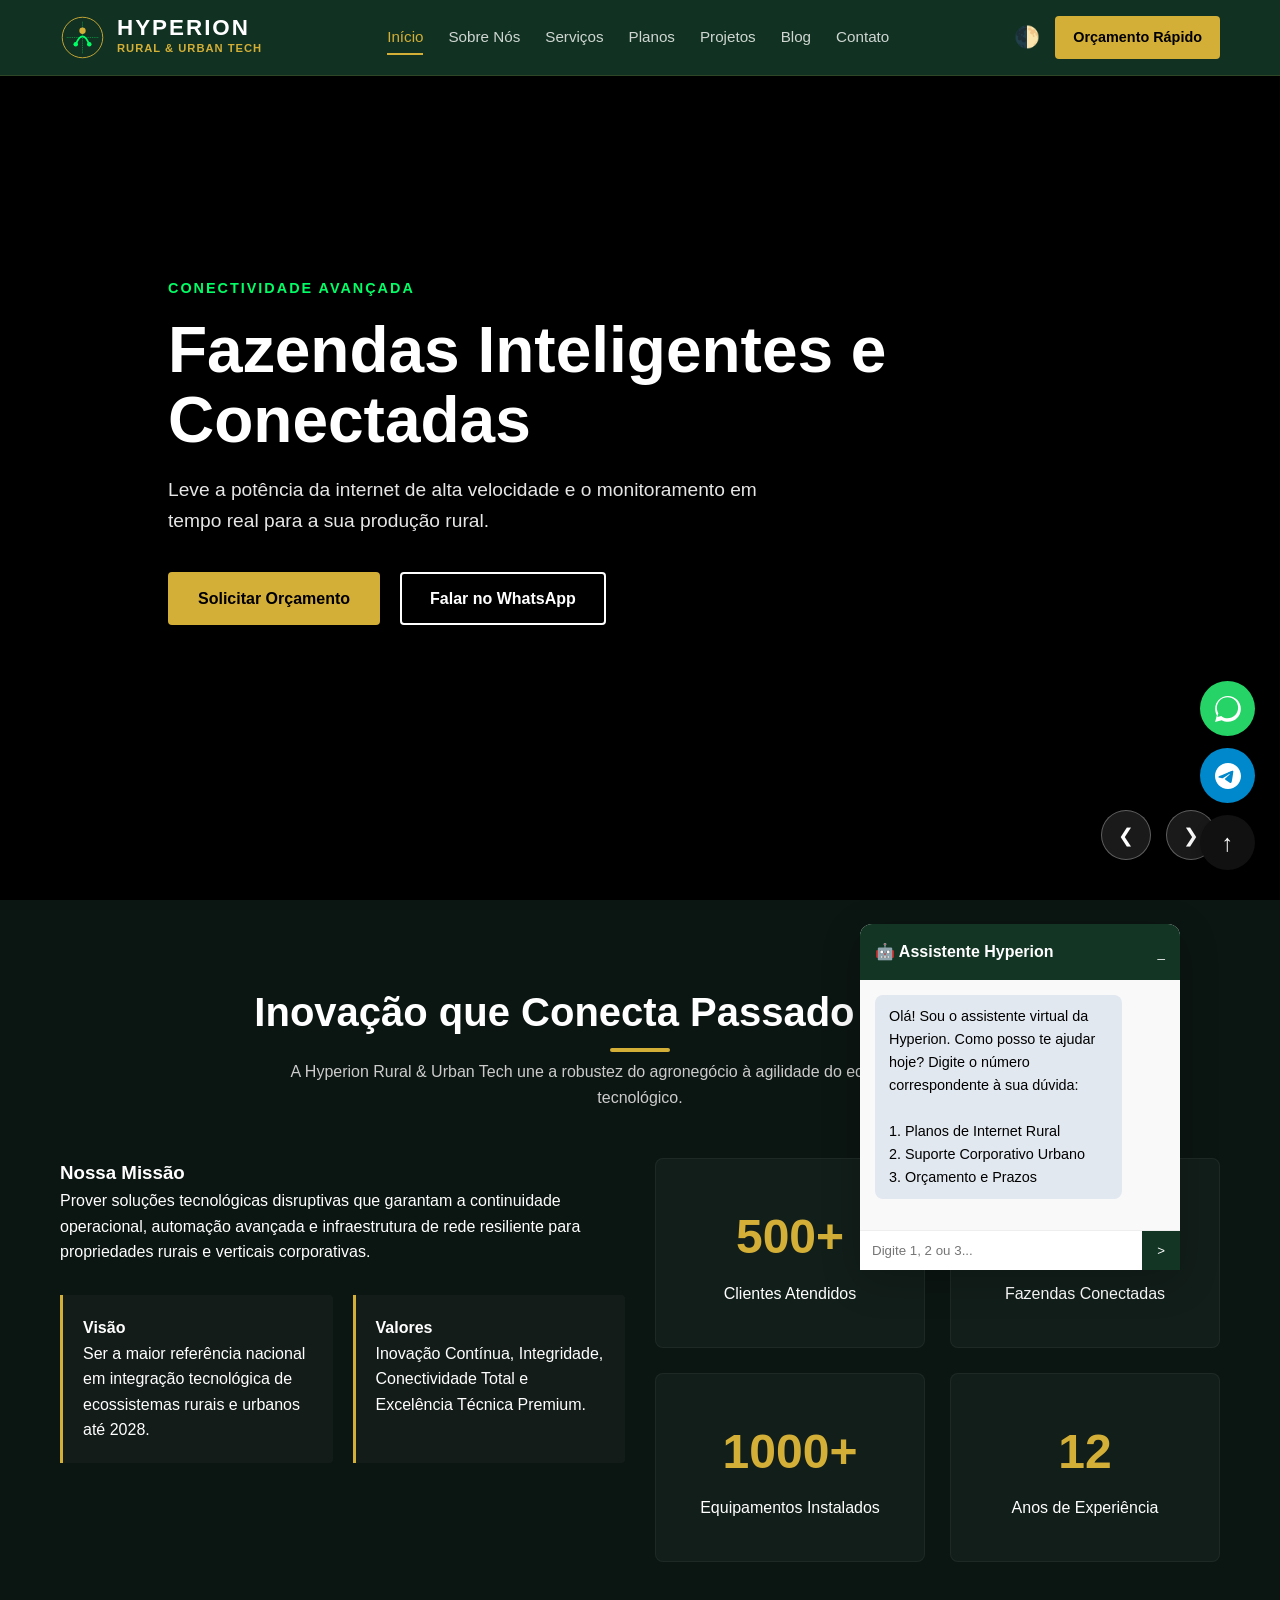
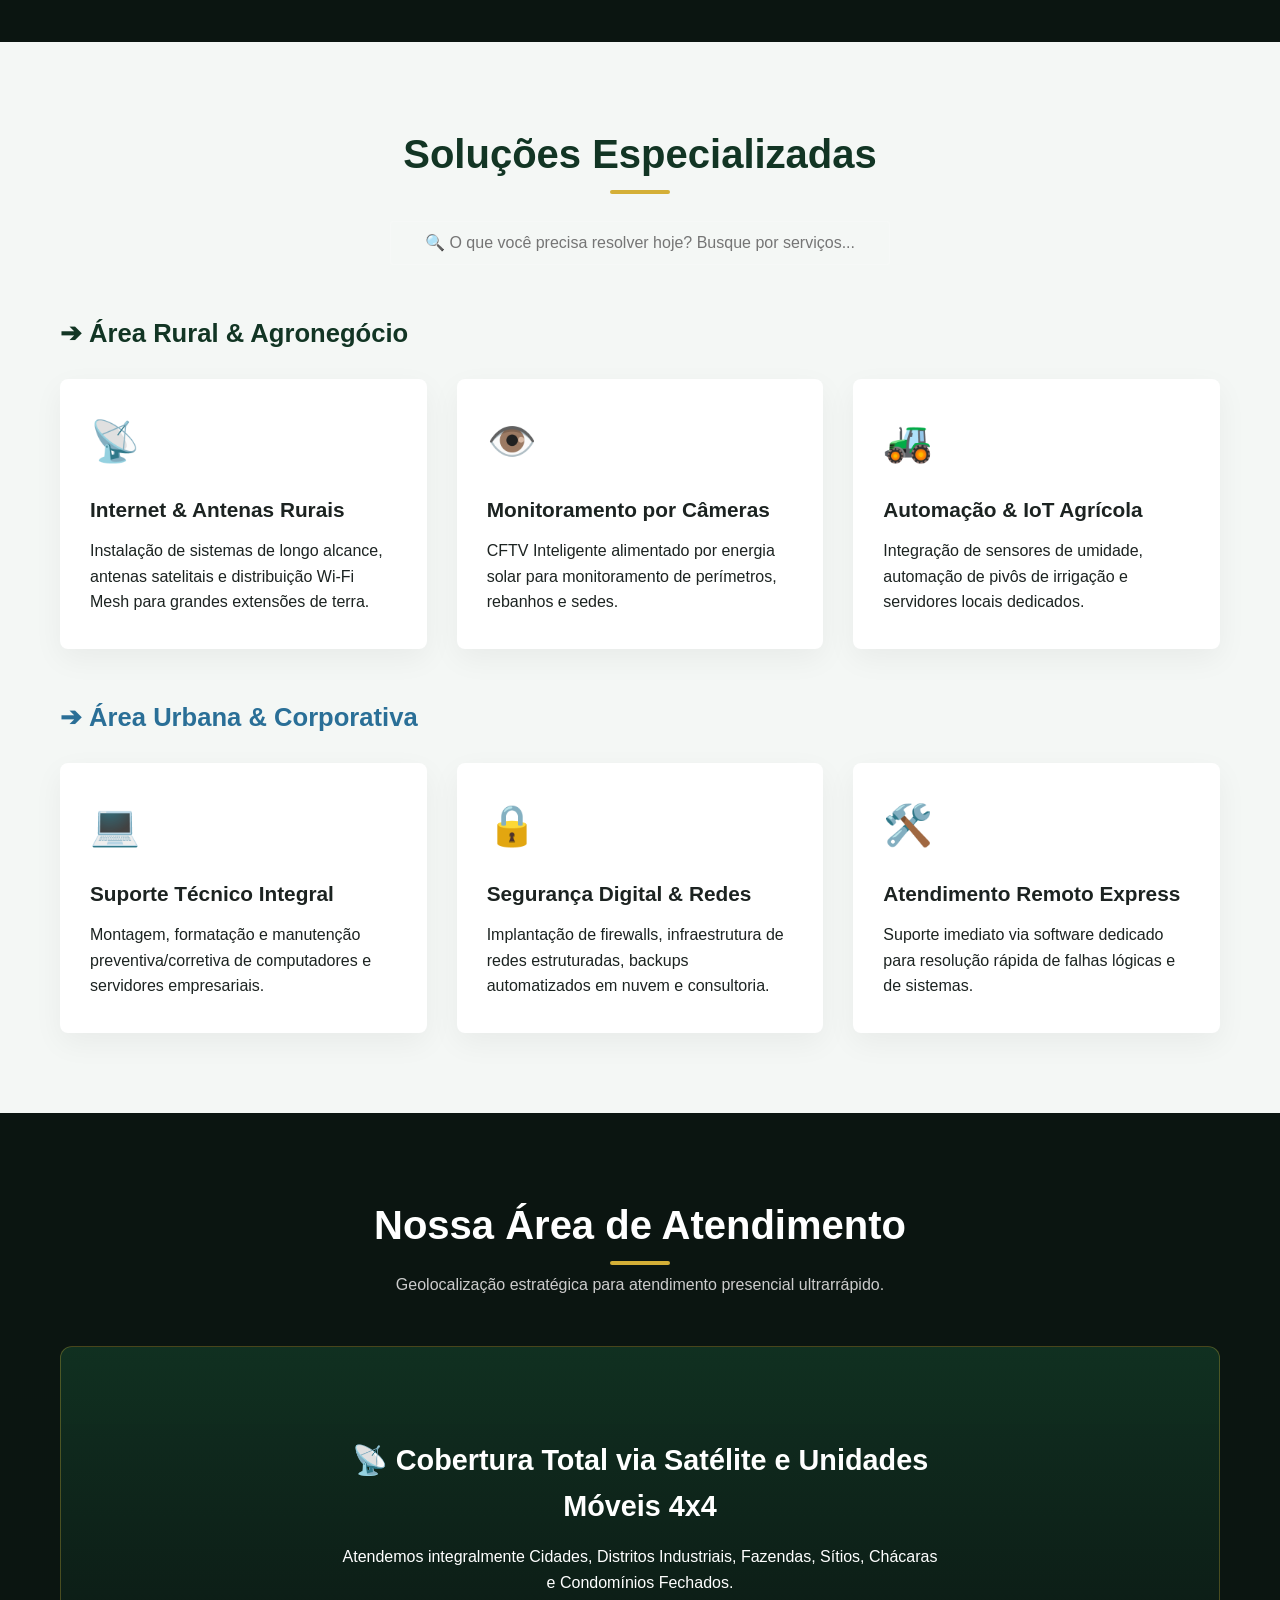
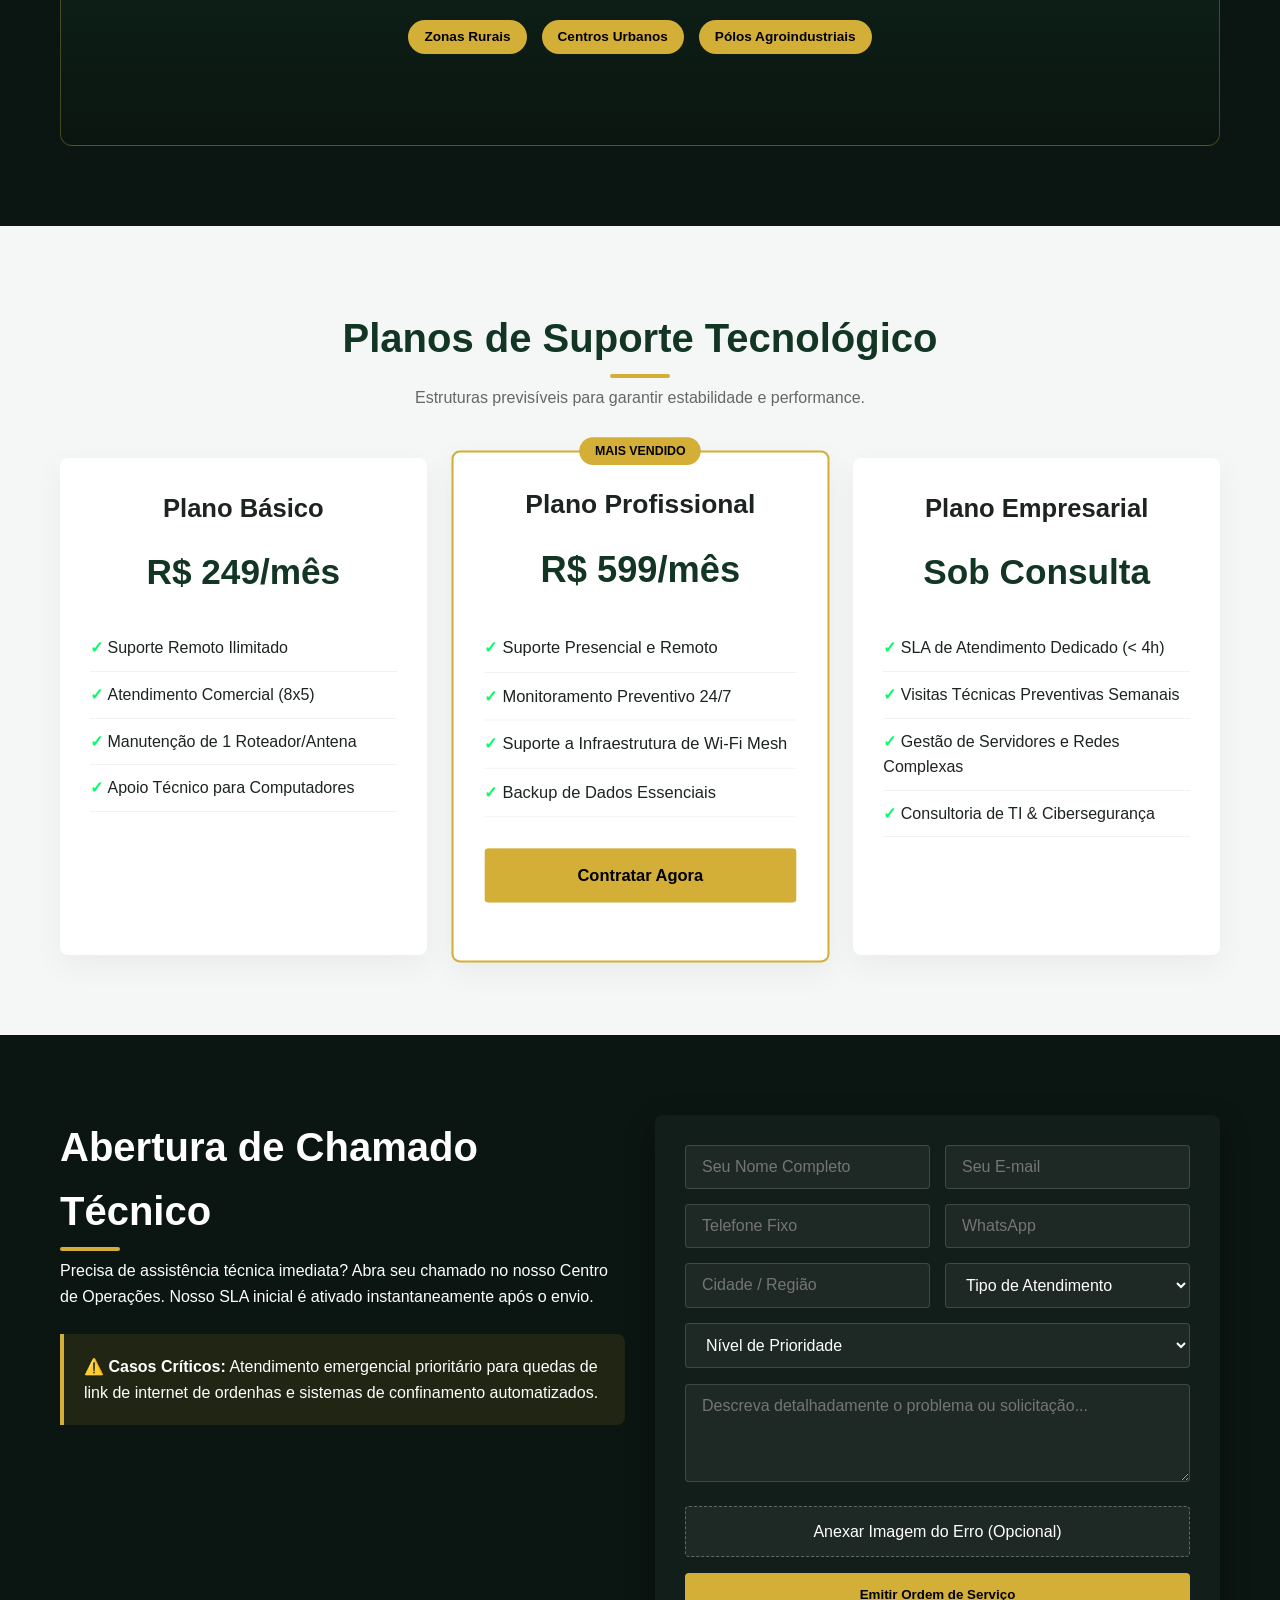
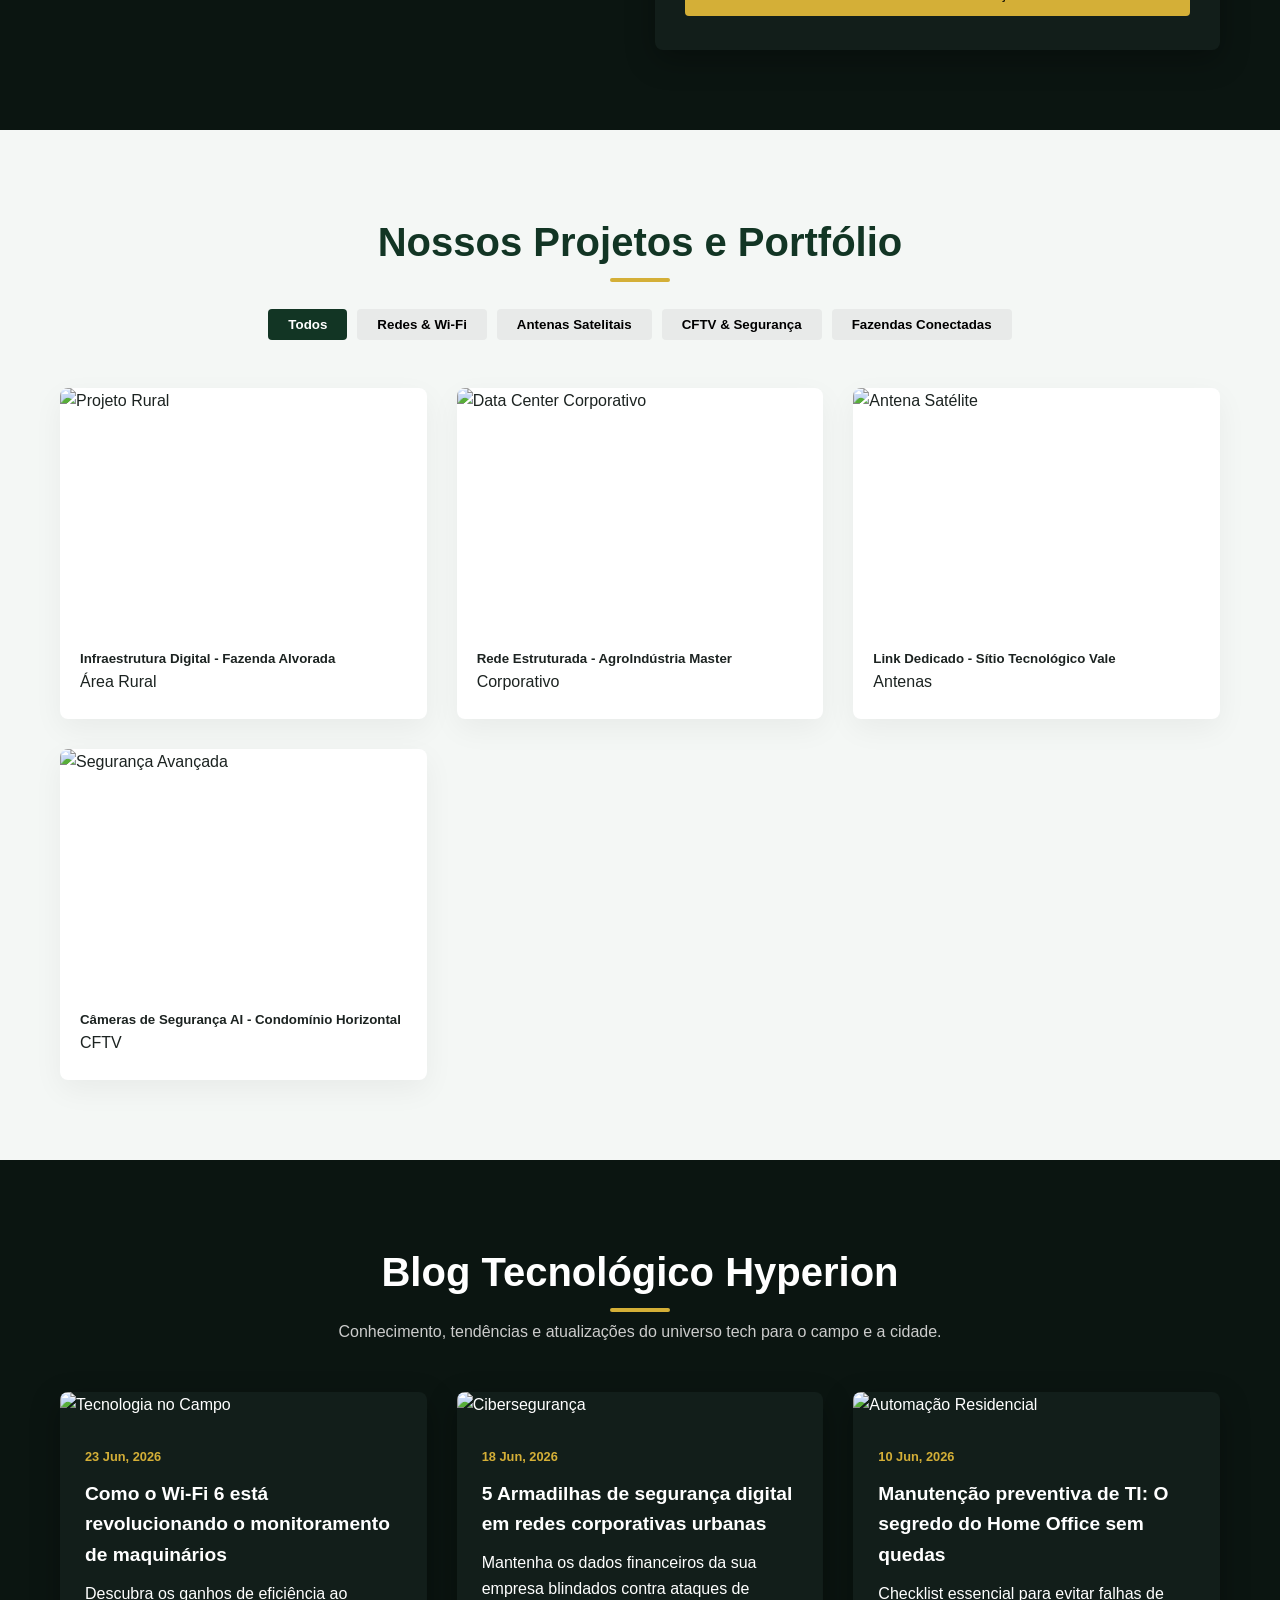
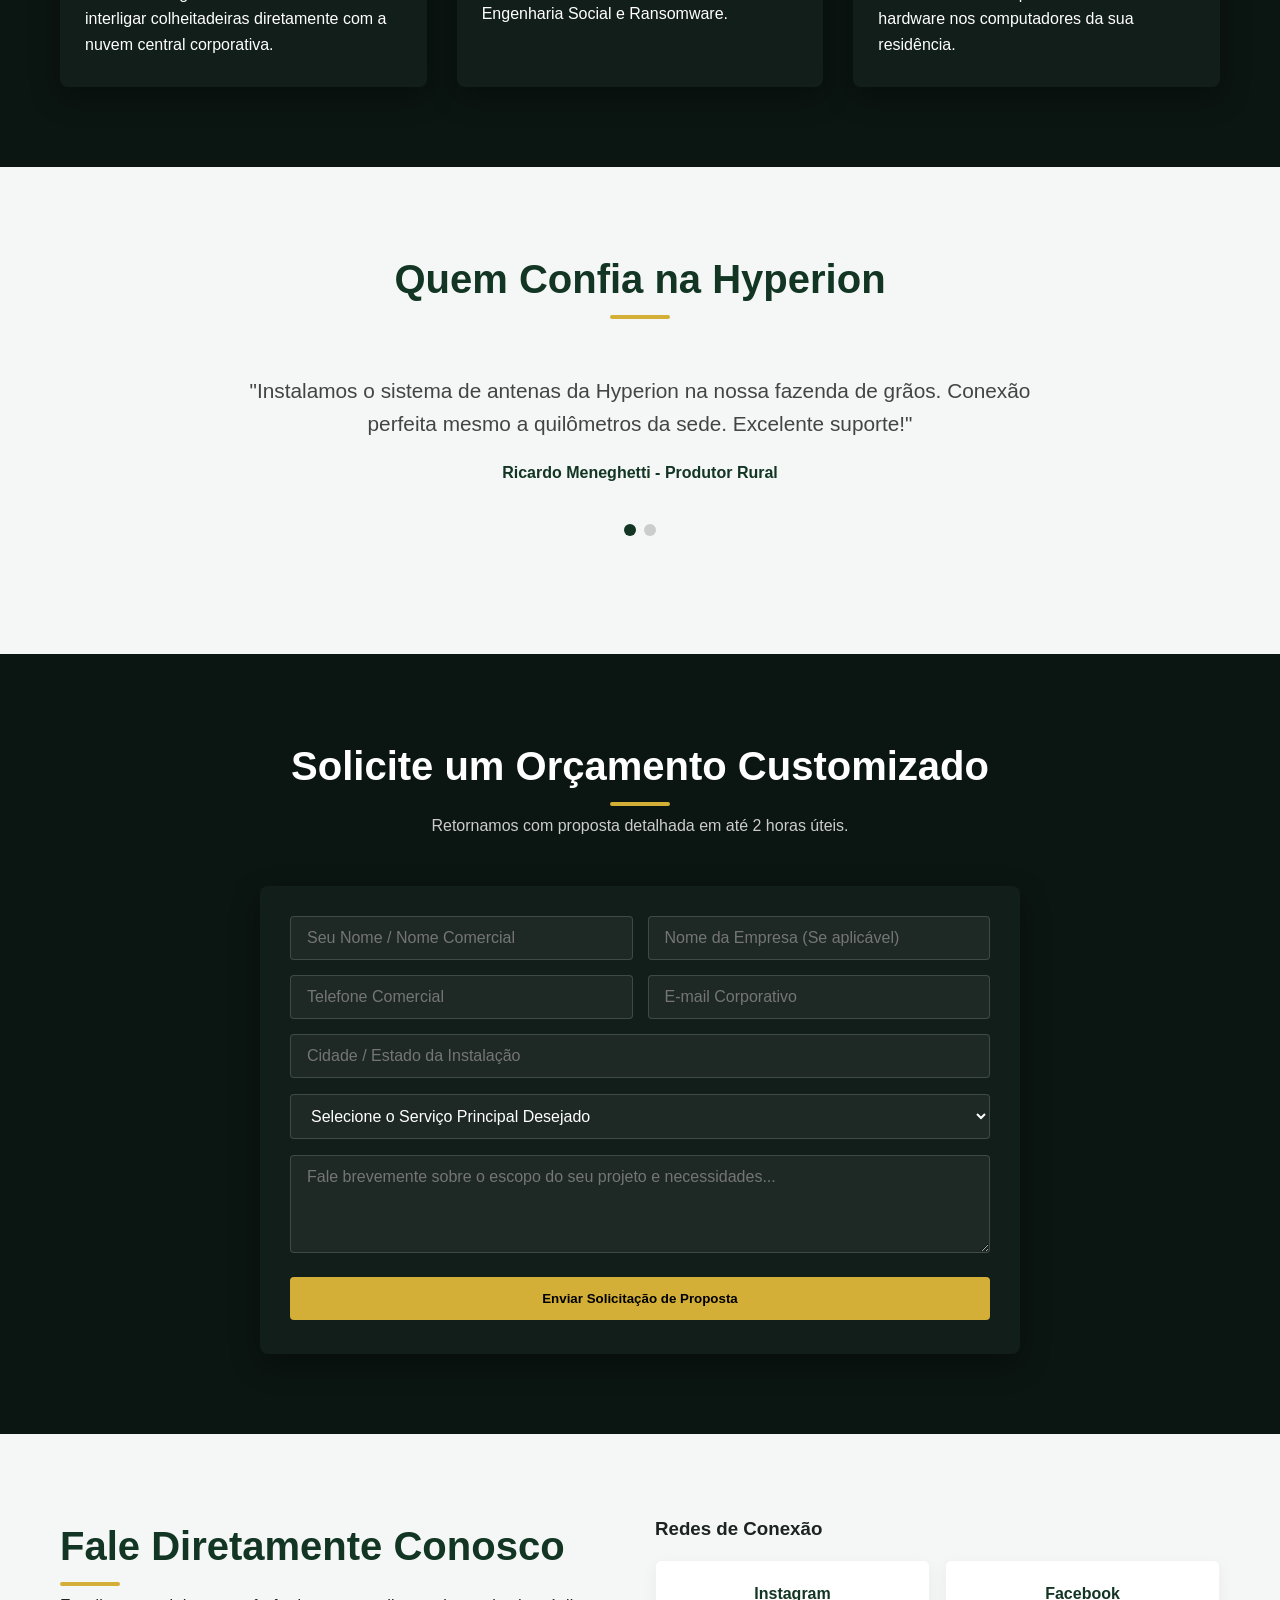
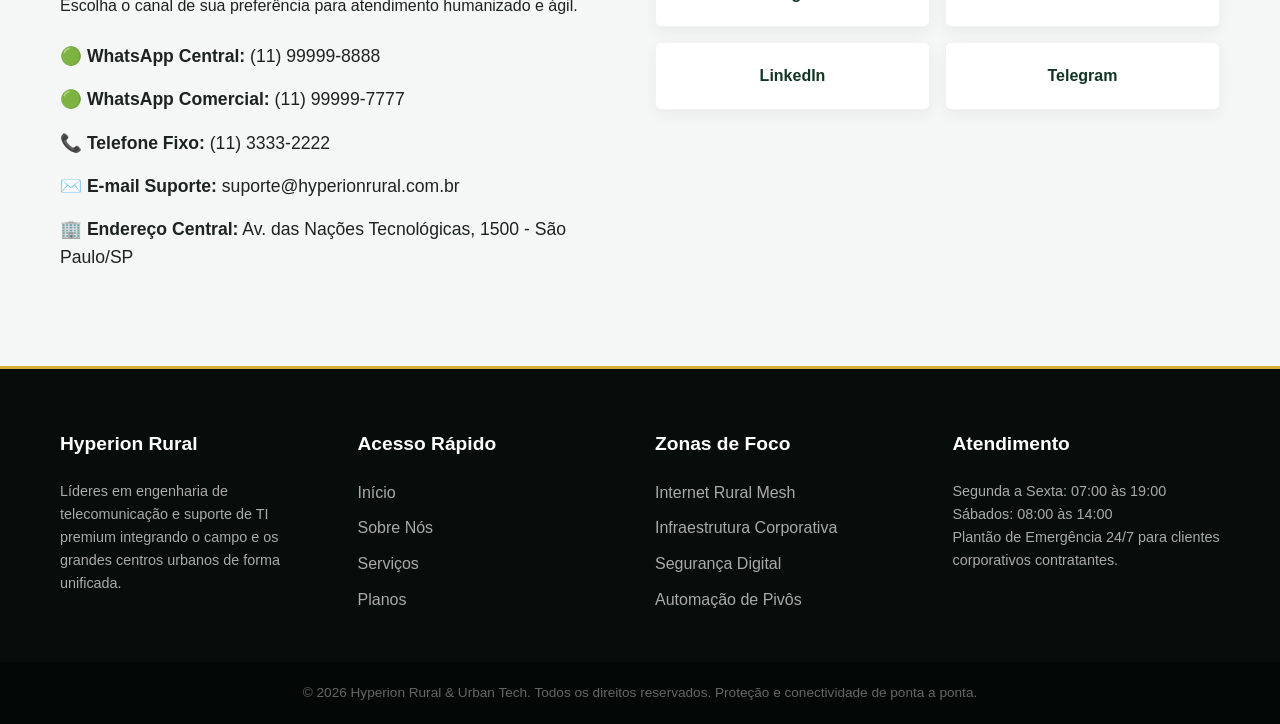
==== index.html @ 2452e98c "Add files via upload" ====
<!DOCTYPE html>
<html lang="pt-BR">
<head>
    <meta charset="UTF-8">
    <meta name="viewport" content="width=device-width, initial-scale=1.0">
    <title>Hyperion Rural & Urban Tech | Conectividade Premium</title>
    <meta name="description" content="Suporte técnico de alta tecnologia para o agronegócio, fazendas, empresas e residências urbanas. Conectividade, automação e infraestrutura de TI robusta.">
    <link rel="stylesheet" href="style.css">
</head>
<body>

    <div class="floating-actions">
        <a href="#" class="float-btn whatsapp" aria-label="Contato via WhatsApp"><svg viewBox="0 0 24 24"><path d="M.057 24l1.687-6.163c-1.041-1.804-1.588-3.849-1.587-5.946C.06 5.348 5.397.01 11.966.01c3.184.001 6.177 1.242 8.426 3.496 2.248 2.254 3.487 5.252 3.486 8.44-.004 6.557-5.343 11.897-11.913 11.897-2.005-.001-3.973-.508-5.713-1.47L0 24zm6.59-4.846c1.6.95 3.188 1.449 4.825 1.451 5.436 0 9.86-4.37 9.864-9.742.002-2.602-1.01-5.05-2.85-6.892-1.84-1.842-4.29-2.856-6.891-2.858-5.44 0-9.863 4.372-9.867 9.744-.002 1.764.471 3.487 1.373 5.035l-.968 3.535 3.633-.941z"/></svg></a>
        <a href="#" class="float-btn telegram" aria-label="Contato via Telegram"><svg viewBox="0 0 24 24"><path d="M12 0c-6.627 0-12 5.373-12 12s5.373 12 12 12 12-5.373 12-12-5.373-12-12-12zm4.869 8.246c-.19 1.942-1.002 6.726-1.413 8.93-.174.931-.516 1.243-.849 1.274-.724.067-1.273-.477-1.973-.936-1.096-.718-1.716-1.164-2.78-1.866-1.23-.811-.433-1.258.269-1.986.183-.19 3.376-3.1 3.438-3.367.008-.033.015-.157-.059-.223-.075-.066-.184-.043-.263-.025-.113.025-1.906 1.21-5.385 3.562-.51.351-.971.521-1.385.511-.457-.01-1.335-.259-1.988-.471-.802-.26-1.44-.398-1.384-.84.029-.23.346-.466.953-.708 3.725-1.622 6.208-2.693 7.447-3.212 3.541-1.482 4.275-1.74 4.756-1.749.106-.002.344.024.496.148.129.106.164.254.173.357.01.096.014.281-.004.417z"/></svg></a>
        <button id="backToTop" class="float-btn scroll-top" aria-label="Voltar ao topo">↑</button>
    </div>

    <header id="mainHeader">
        <div class="container header-container">
            <div class="logo">
                <svg width="45" height="45" viewBox="0 0 100 100" class="logo-svg">
                    <circle cx="50" cy="50" r="45" stroke="#d4af37" stroke-width="2" fill="none"/>
                    <path d="M50,15 L50,85 M15,50 L85,50" stroke="#00ff66" stroke-width="1" stroke-dasharray="2,2"/>
                    <path d="M35,65 Q50,30 65,65" stroke="#00ff66" stroke-width="4" fill="none" stroke-linecap="round"/>
                    <circle cx="50" cy="35" r="7" fill="#d4af37"/>
                    <circle cx="35" cy="65" r="5" fill="#00ff66"/>
                    <circle cx="65" cy="65" r="5" fill="#00ff66"/>
                </svg>
                <div class="logo-text">
                    <span class="brand-title">HYPERION</span>
                    <span class="brand-sub">RURAL & URBAN TECH</span>
                </div>
            </div>

            <nav class="nav-menu" id="navMenu">
                <a href="#inicio" class="nav-link active">Início</a>
                <a href="#sobre" class="nav-link">Sobre Nós</a>
                <a href="#servicos" class="nav-link">Serviços</a>
                <a href="#planos" class="nav-link">Planos</a>
                <a href="#projetos" class="nav-link">Projetos</a>
                <a href="#blog" class="nav-link">Blog</a>
                <a href="#contato" class="nav-link">Contato</a>
            </nav>

            <div class="header-actions">
                <button id="themeToggle" class="theme-btn" aria-label="Alternar Tema">🌓</button>
                <a href="#orcamento" class="btn btn-gold btn-sm hide-mobile">Orçamento Rápido</a>
                <button class="menu-toggle" id="menuToggle" aria-label="Abrir Menu">
                    <span></span><span></span><span></span>
                </button>
            </div>
        </div>
    </header>

    <section id="inicio" class="hero-slider">
        <div class="slider-container" id="heroSlider">
            <div class="slide active" style="background-image: linear-gradient(rgba(0,0,0,0.6), rgba(0,0,0,0.7)), url('https://images.unsplash.com/photo-1625246333195-78d9c38ad451?q=80&w=1920');">
                <div class="slide-content">
                    <span class="slide-tag">Conectividade Avançada</span>
                    <h1>Fazendas Inteligentes e Conectadas</h1>
                    <p>Leve a potência da internet de alta velocidade e o monitoramento em tempo real para a sua produção rural.</p>
                    <div class="slide-btns">
                        <a href="#orcamento" class="btn btn-gold">Solicitar Orçamento</a>
                        <a href="#" class="btn btn-outline">Falar no WhatsApp</a>
                    </div>
                </div>
            </div>
            <div class="slide" style="background-image: linear-gradient(rgba(0,0,0,0.6), rgba(0,0,0,0.7)), url('https://images.unsplash.com/photo-1544383835-bda2bc66a55d?q=80&w=1920');">
                <div class="slide-content">
                    <span class="slide-tag">Infraestrutura Urbana</span>
                    <h1>Tecnologia Corporativa de Ponta</h1>
                    <p>Suporte de TI robusto, servidores e segurança digital avançada para empresas e residências urbanas.</p>
                    <div class="slide-btns">
                        <a href="#orcamento" class="btn btn-gold">Solicitar Orçamento</a>
                        <a href="#" class="btn btn-outline">Falar no WhatsApp</a>
                    </div>
                </div>
            </div>
        </div>
        <div class="slider-nav">
            <button class="slide-arrow prev">❮</button>
            <button class="slide-arrow next">❯</button>
        </div>
    </section>

    <section id="sobre" class="section bg-dark">
        <div class="container text-center mb-5">
            <h2 class="section-title">Inovação que Conecta Passado e Futuro</h2>
            <p class="section-subtitle">A Hyperion Rural & Urban Tech une a robustez do agronegócio à agilidade do ecossistema urbano tecnológico.</p>
        </div>
        <div class="container grid grid-2">
            <div class="about-text scroll-anim">
                <h3>Nossa Missão</h3>
                <p>Prover soluções tecnológicas disruptivas que garantam a continuidade operacional, automação avançada e infraestrutura de rede resiliente para propriedades rurais e verticais corporativas.</p>
                <div class="mvv-grid">
                    <div class="mvv-card">
                        <h4>Visão</h4>
                        <p>Ser a maior referência nacional em integração tecnológica de ecossistemas rurais e urbanos até 2028.</p>
                    </div>
                    <div class="mvv-card">
                        <h4>Valores</h4>
                        <p>Inovação Contínua, Integridade, Conectividade Total e Excelência Técnica Premium.</p>
                    </div>
                </div>
            </div>
            <div class="about-stats scroll-anim">
                <div class="stats-grid">
                    <div class="stat-box">
                        <div class="counter" data-target="500">0</div>
                        <p>Clientes Atendidos</p>
                    </div>
                    <div class="stat-box">
                        <div class="counter" data-target="200">0</div>
                        <p>Fazendas Conectadas</p>
                    </div>
                    <div class="stat-box">
                        <div class="counter" data-target="1000">0</div>
                        <p>Equipamentos Instalados</p>
                    </div>
                    <div class="stat-box">
                        <div class="counter" data-target="12">0</div>
                        <p>Anos de Experiência</p>
                    </div>
                </div>
            </div>
        </div>
    </section>

    <section id="servicos" class="section bg-light">
        <div class="container text-center mb-5">
            <h2 class="section-title">Soluções Especializadas</h2>
            <div class="search-box-container">
                <input type="text" id="serviceSearch" class="form-control text-center" placeholder="🔍 O que você precisa resolver hoje? Busque por serviços...">
            </div>
        </div>

        <div class="container">
            <h3 class="category-title rural-color">➔ Área Rural & Agronegócio</h3>
            <div class="grid grid-3 service-group">
                <div class="card service-card" data-service="internet rural antenas wifi fazendas">
                    <div class="card-icon">📡</div>
                    <h4>Internet & Antenas Rurais</h4>
                    <p>Instalação de sistemas de longo alcance, antenas satelitais e distribuição Wi-Fi Mesh para grandes extensões de terra.</p>
                </div>
                <div class="card service-card" data-service="monitoramento cameras segurança cftv">
                    <div class="card-icon">👁️</div>
                    <h4>Monitoramento por Câmeras</h4>
                    <p>CFTV Inteligente alimentado por energia solar para monitoramento de perímetros, rebanhos e sedes.</p>
                </div>
                <div class="card service-card" data-service="automacao rural energia solar servidores roteadores">
                    <div class="card-icon">🚜</div>
                    <h4>Automação & IoT Agrícola</h4>
                    <p>Integração de sensores de umidade, automação de pivôs de irrigação e servidores locais dedicados.</p>
                </div>
            </div>

            <h3 class="category-title urban-color mt-5">➔ Área Urbana & Corporativa</h3>
            <div class="grid grid-3 service-group">
                <div class="card service-card" data-service="suporte empresarial residencial formatacao computadores pcs">
                    <div class="card-icon">💻</div>
                    <h4>Suporte Técnico Integral</h4>
                    <p>Montagem, formatação e manutenção preventiva/corretiva de computadores e servidores empresariais.</p>
                </div>
                <div class="card service-card" data-service="redes corporativas backup segurança consultoria ti">
                    <div class="card-icon">🔒</div>
                    <h4>Segurança Digital & Redes</h4>
                    <p>Implantação de firewalls, infraestrutura de redes estruturadas, backups automatizados em nuvem e consultoria.</p>
                </div>
                <div class="card service-card" data-service="atendimento remoto preventivo empresarial">
                    <div class="card-icon">🛠️</div>
                    <h4>Atendimento Remoto Express</h4>
                    <p>Suporte imediato via software dedicado para resolução rápida de falhas lógicas e de sistemas.</p>
                </div>
            </div>
        </div>
    </section>

    <section class="section bg-dark text-center">
        <div class="container mb-5">
            <h2 class="section-title">Nossa Área de Atendimento</h2>
            <p class="section-subtitle">Geolocalização estratégica para atendimento presencial ultrarrápido.</p>
        </div>
        <div class="container">
            <div class="map-placeholder">
                <div class="map-overlay">
                    <h4>📡 Cobertura Total via Satélite e Unidades Móveis 4x4</h4>
                    <p>Atendemos integralmente Cidades, Distritos Industriais, Fazendas, Sítios, Chácaras e Condomínios Fechados.</p>
                    <div class="badges-cobertura">
                        <span class="badge">Zonas Rurais</span>
                        <span class="badge">Centros Urbanos</span>
                        <span class="badge">Pólos Agroindustriais</span>
                    </div>
                </div>
            </div>
        </div>
    </section>

    <section id="planos" class="section bg-light">
        <div class="container text-center mb-5">
            <h2 class="section-title">Planos de Suporte Tecnológico</h2>
            <p class="section-subtitle">Estruturas previsíveis para garantir estabilidade e performance.</p>
        </div>
        <div class="container grid grid-3">
            <div class="card pricing-card">
                <h3>Plano Básico</h3>
                <div class="price">R$ <span>249</span>/mês</div>
                <ul>
                    <li>Suporte Remoto Ilimitado</li>
                    <li>Atendimento Comercial (8x5)</li>
                    <li>Manutenção de 1 Roteador/Antena</li>
                    <li>Apoio Técnico para Computadores</li>
                </ul>
                <a href="#chamado" class="btn btn-outline btn-block">Contratar Agora</a>
            </div>
            <div class="card pricing-card featured">
                <div class="featured-badge">Mais Vendido</div>
                <h3>Plano Profissional</h3>
                <div class="price">R$ <span>599</span>/mês</div>
                <ul>
                    <li>Suporte Presencial e Remoto</li>
                    <li>Monitoramento Preventivo 24/7</li>
                    <li>Suporte a Infraestrutura de Wi-Fi Mesh</li>
                    <li>Backup de Dados Essenciais</li>
                </ul>
                <a href="#chamado" class="btn btn-gold btn-block">Contratar Agora</a>
            </div>
            <div class="card pricing-card">
                <h3>Plano Empresarial</h3>
                <div class="price">Sob Consulta</div>
                <ul>
                    <li>SLA de Atendimento Dedicado (< 4h)</li>
                    <li>Visitas Técnicas Preventivas Semanais</li>
                    <li>Gestão de Servidores e Redes Complexas</li>
                    <li>Consultoria de TI & Cibersegurança</li>
                </ul>
                <a href="#chamado" class="btn btn-outline btn-block">Falar com Consultor</a>
            </div>
        </div>
    </section>

    <section id="chamado" class="section bg-dark">
        <div class="container grid grid-2">
            <div class="scroll-anim">
                <h2 class="section-title text-left">Abertura de Chamado Técnico</h2>
                <p>Precisa de assistência técnica imediata? Abra seu chamado no nosso Centro de Operações. Nosso SLA inicial é ativado instantaneamente após o envio.</p>
                <div class="sla-notice">
                    <strong>⚠️ Casos Críticos:</strong> Atendimento emergencial prioritário para quedas de link de internet de ordenhas e sistemas de confinamento automatizados.
                </div>
            </div>
            <div class="card form-card scroll-anim">
                <form id="ticketForm" enctype="multipart/form-data">
                    <div class="form-grid">
                        <input type="text" class="form-control" placeholder="Seu Nome Completo" required>
                        <input type="email" class="form-control" placeholder="Seu E-mail" required>
                    </div>
                    <div class="form-grid">
                        <input type="tel" class="form-control" placeholder="Telefone Fixo">
                        <input type="tel" class="form-control" placeholder="WhatsApp" required>
                    </div>
                    <div class="form-grid">
                        <input type="text" class="form-control" placeholder="Cidade / Região" required>
                        <select class="form-control" required>
                            <option value="">Tipo de Atendimento</option>
                            <option value="rural">Área Rural</option>
                            <option value="urbana">Área Urbana / Empresarial</option>
                        </select>
                    </div>
                    <select class="form-control mb-3" required>
                        <option value="">Nível de Prioridade</option>
                        <option value="baixa">Baixa (Dúvidas/Configurações Simples)</option>
                        <option value="media">Média (Instabilidade de Conexão/Equipamento)</option>
                        <option value="alta">Alta (Parada Total de Operação/Queda Geral)</option>
                    </select>
                    <textarea class="form-control mb-3" rows="4" placeholder="Descreva detalhadamente o problema ou solicitação..." required></textarea>
                    
                    <div class="file-upload-wrapper mb-3">
                        <label for="ticketFile" class="file-label">Anexar Imagem do Erro (Opcional)</label>
                        <input type="file" id="ticketFile" accept="image/*">
                    </div>
                    
                    <button type="submit" class="btn btn-gold btn-block">Emitir Ordem de Serviço</button>
                </form>
            </div>
        </div>
    </section>

    <section id="projetos" class="section bg-light">
        <div class="container text-center mb-5">
            <h2 class="section-title">Nossos Projetos e Portfólio</h2>
            <div class="filter-buttons">
                <button class="filter-btn active" data-filter="all">Todos</button>
                <button class="filter-btn" data-filter="redes">Redes & Wi-Fi</button>
                <button class="filter-btn" data-filter="antenas">Antenas Satelitais</button>
                <button class="filter-btn" data-filter="cftv">CFTV & Segurança</button>
                <button class="filter-btn" data-filter="fazendas">Fazendas Conectadas</button>
            </div>
        </div>

        <div class="container grid grid-3 projects-grid" id="projectsGrid">
            <div class="project-item card" data-category="fazendas">
                <img src="https://images.unsplash.com/photo-1593113598332-cd288d649433?q=80&w=600" alt="Projeto Rural">
                <div class="project-info">
                    <h5>Infraestrutura Digital - Fazenda Alvorada</h5>
                    <p>Área Rural</p>
                </div>
            </div>
            <div class="project-item card" data-category="redes">
                <img src="https://images.unsplash.com/photo-1558494949-ef010cbdcc31?q=80&w=600" alt="Data Center Corporativo">
                <div class="project-info">
                    <h5>Rede Estruturada - AgroIndústria Master</h5>
                    <p>Corporativo</p>
                </div>
            </div>
            <div class="project-item card" data-category="antenas">
                <img src="https://images.unsplash.com/photo-1528243097678-739049b92f31?q=80&w=600" alt="Antena Satélite">
                <div class="project-info">
                    <h5>Link Dedicado - Sítio Tecnológico Vale</h5>
                    <p>Antenas</p>
                </div>
            </div>
            <div class="project-item card" data-category="cftv">
                <img src="https://images.unsplash.com/photo-1557597774-9d273605dfa9?q=80&w=600" alt="Segurança Avançada">
                <div class="project-info">
                    <h5>Câmeras de Segurança AI - Condomínio Horizontal</h5>
                    <p>CFTV</p>
                </div>
            </div>
        </div>
    </section>

    <div id="lightbox" class="lightbox">
        <span class="lightbox-close">&times;</span>
        <img class="lightbox-content" id="lightboxImg" alt="Visualização expandida do projeto">
    </div>

    <section id="blog" class="section bg-dark">
        <div class="container text-center mb-5">
            <h2 class="section-title">Blog Tecnológico Hyperion</h2>
            <p class="section-subtitle">Conhecimento, tendências e atualizações do universo tech para o campo e a cidade.</p>
        </div>
        <div class="container grid grid-3">
            <article class="card blog-card">
                <img src="https://images.unsplash.com/photo-1586771107445-d3ca888129ff?q=80&w=600" alt="Tecnologia no Campo">
                <div class="blog-content">
                    <span class="blog-date">23 Jun, 2026</span>
                    <h4>Como o Wi-Fi 6 está revolucionando o monitoramento de maquinários</h4>
                    <p>Descubra os ganhos de eficiência ao interligar colheitadeiras diretamente com a nuvem central corporativa.</p>
                </div>
            </article>
            <article class="card blog-card">
                <img src="https://images.unsplash.com/photo-1563986768609-322da13575f3?q=80&w=600" alt="Cibersegurança">
                <div class="blog-content">
                    <span class="blog-date">18 Jun, 2026</span>
                    <h4>5 Armadilhas de segurança digital em redes corporativas urbanas</h4>
                    <p>Mantenha os dados financeiros da sua empresa blindados contra ataques de Engenharia Social e Ransomware.</p>
                </div>
            </article>
            <article class="card blog-card">
                <img src="https://images.unsplash.com/photo-1600585154340-be6161a56a0c?q=80&w=600" alt="Automação Residencial">
                <div class="blog-content">
                    <span class="blog-date">10 Jun, 2026</span>
                    <h4>Manutenção preventiva de TI: O segredo do Home Office sem quedas</h4>
                    <p>Checklist essencial para evitar falhas de hardware nos computadores da sua residência.</p>
                </div>
            </article>
        </div>
    </section>

    <section class="section bg-light text-center">
        <div class="container mb-5">
            <h2 class="section-title">Quem Confia na Hyperion</h2>
        </div>
        <div class="container testimonial-container">
            <div class="testimonial-slider" id="testimonialSlider">
                <div class="testimonial-slide active">
                    <p class="testimonial-text">"Instalamos o sistema de antenas da Hyperion na nossa fazenda de grãos. Conexão perfeita mesmo a quilômetros da sede. Excelente suporte!"</p>
                    <h5 class="testimonial-author">Ricardo Meneghetti - Produtor Rural</h5>
                </div>
                <div class="testimonial-slide">
                    <p class="testimonial-text">"A consultoria de TI da Hyperion reestruturou todos os servidores de nossa empresa urbana. Velocidade e segurança impecáveis."</p>
                    <h5 class="testimonial-author">Dra. Amanda Costa - CEO Costa Advocacia</h5>
                </div>
            </div>
            <div class="testimonial-dots">
                <span class="dot active" data-index="0"></span>
                <span class="dot" data-index="1"></span>
            </div>
        </div>
    </section>

    <section id="orcamento" class="section bg-dark">
        <div class="container text-center mb-5">
            <h2 class="section-title">Solicite um Orçamento Customizado</h2>
            <p class="section-subtitle">Retornamos com proposta detalhada em até 2 horas úteis.</p>
        </div>
        <div class="container max-width-md">
            <div class="card form-card">
                <form id="quoteForm">
                    <div class="form-grid">
                        <input type="text" class="form-control" placeholder="Seu Nome / Nome Comercial" required>
                        <input type="text" class="form-control" placeholder="Nome da Empresa (Se aplicável)">
                    </div>
                    <div class="form-grid">
                        <input type="tel" class="form-control" placeholder="Telefone Comercial" required>
                        <input type="email" class="form-control" placeholder="E-mail Corporativo" required>
                    </div>
                    <input type="text" class="form-control mb-3" placeholder="Cidade / Estado da Instalação" required>
                    <select class="form-control mb-3" required>
                        <option value="">Selecione o Serviço Principal Desejado</option>
                        <option value="infra-rural">Infraestrutura e Internet Rural Dedicada</option>
                        <option value="cameras">Câmeras Inteligentes e Monitoramento Analítico</option>
                        <option value="ti-empresarial">Consultoria e Redes de TI Corporativas</option>
                        <option value="suporte-geral">Suporte Técnico Avulso e Manutenção de Hardware</option>
                    </select>
                    <textarea class="form-control mb-3" rows="4" placeholder="Fale brevemente sobre o escopo do seu projeto e necessidades..." required></textarea>
                    <button type="submit" class="btn btn-gold btn-block">Enviar Solicitação de Proposta</button>
                </form>
            </div>
        </div>
    </section>

    <section id="contato" class="section bg-light">
        <div class="container grid grid-2">
            <div>
                <h2 class="section-title text-left">Fale Diretamente Conosco</h2>
                <p class="mb-4">Escolha o canal de sua preferência para atendimento humanizado e ágil.</p>
                <div class="contact-links">
                    <p><strong>🟢 WhatsApp Central:</strong> (11) 99999-8888</p>
                    <p><strong>🟢 WhatsApp Comercial:</strong> (11) 99999-7777</p>
                    <p><strong>📞 Telefone Fixo:</strong> (11) 3333-2222</p>
                    <p><strong>✉️ E-mail Suporte:</strong> suporte@hyperionrural.com.br</p>
                    <p><strong>🏢 Endereço Central:</strong> Av. das Nações Tecnológicas, 1500 - São Paulo/SP</p>
                </div>
            </div>
            <div>
                <h3 class="mb-3">Redes de Conexão</h3>
                <div class="social-box-grid">
                    <a href="#" class="social-box">Instagram</a>
                    <a href="#" class="social-box">Facebook</a>
                    <a href="#" class="social-box">LinkedIn</a>
                    <a href="#" class="social-box">Telegram</a>
                </div>
            </div>
        </div>
    </section>

    <div class="chat-widget" id="chatWidget">
        <div class="chat-header" id="chatHeader">
            <span>🤖 Assistente Hyperion</span>
            <button class="chat-minimize">_</button>
        </div>
        <div class="chat-body" id="chatBody">
            <div class="chat-msg bot">Olá! Sou o assistente virtual da Hyperion. Como posso te ajudar hoje? Digite o número correspondente à sua dúvida:<br><br>1. Planos de Internet Rural<br>2. Suporte Corporativo Urbano<br>3. Orçamento e Prazos</div>
        </div>
        <div class="chat-footer">
            <input type="text" id="chatInput" placeholder="Digite 1, 2 ou 3...">
            <button id="chatSend">></button>
        </div>
    </div>

    <footer class="footer">
        <div class="container grid grid-4">
            <div>
                <h4 class="footer-title">Hyperion Rural</h4>
                <p style="font-size: 0.9rem; color: #aaa;">Líderes em engenharia de telecomunicação e suporte de TI premium integrando o campo e os grandes centros urbanos de forma unificada.</p>
            </div>
            <div>
                <h4 class="footer-title">Acesso Rápido</h4>
                <ul class="footer-links">
                    <li><a href="#inicio">Início</a></li>
                    <li><a href="#sobre">Sobre Nós</a></li>
                    <li><a href="#servicos">Serviços</a></li>
                    <li><a href="#planos">Planos</a></li>
                </ul>
            </div>
            <div>
                <h4 class="footer-title">Zonas de Foco</h4>
                <ul class="footer-links">
                    <li><a href="#servicos">Internet Rural Mesh</a></li>
                    <li><a href="#servicos">Infraestrutura Corporativa</a></li>
                    <li><a href="#servicos">Segurança Digital</a></li>
                    <li><a href="#servicos">Automação de Pivôs</a></li>
                </ul>
            </div>
            <div>
                <h4 class="footer-title">Atendimento</h4>
                <p style="font-size: 0.9rem; color: #aaa;">Segunda a Sexta: 07:00 às 19:00<br>Sábados: 08:00 às 14:00<br>Plantão de Emergência 24/7 para clientes corporativos contratantes.</p>
            </div>
        </div>
        <div class="footer-bottom">
            <div class="container text-center">
                <p>&copy; 2026 Hyperion Rural & Urban Tech. Todos os direitos reservados. Proteção e conectividade de ponta a ponta.</p>
            </div>
        </div>
    </footer>

    <script src="script.js"></script>
</body>
</html>
---- style.css ----
/* --- Variáveis Globais de Identidade Premium --- */
:root {
    --primary: #123524;      /* Verde Escuro Floresta/Agro */
    --accent: #d4af37;       /* Dourado Metálico Premium */
    --accent-light: #f3e5ab; /* Dourado Claro */
    --cyber-green: #00ff66;  /* Verde Neon de Conectividade */
    --bg-dark: #0b1511;      /* Fundo Dark Tecnológico */
    --bg-light: #f4f7f5;     /* Fundo Light Clean */
    --text-dark: #1c2321;
    --text-light: #ffffff;
    --card-dark: #121e1a;
    --card-light: #ffffff;
    --transition: all 0.3s cubic-bezier(0.25, 0.8, 0.25, 1);
}

/* --- Controle de Tema Customizado --- */
body.light-mode {
    --bg-dark: #e8eee9;
    --bg-light: #ffffff;
    --text-dark: #ffffff;
    --text-light: #1c2321;
    --card-dark: #ffffff;
    --card-light: #f4f7f5;
}

/* --- Reset e Configurações Base --- */
* {
    margin: 0;
    padding: 0;
    box-sizing: border-box;
    font-family: 'Segoe UI', Tahoma, Geneva, Verdana, sans-serif;
}

html {
    scroll-behavior: smooth;
}

body {
    background-color: var(--bg-light);
    color: var(--text-dark);
    overflow-x: hidden;
    line-height: 1.6;
}

.container {
    width: 100%;
    max-width: 1200px;
    margin: 0 auto;
    padding: 0 20px;
}

.max-width-md { max-width: 800px; }
.section { padding: 80px 0; }
.text-center { text-align: center; }
.text-left { text-align: left; }
.mb-3 { margin-bottom: 1rem; }
.mb-4 { margin-bottom: 1.5rem; }
.mb-5 { margin-bottom: 3rem; }
.mt-5 { margin-top: 3rem; }

/* --- Grelhas Auxiliares (Grid) --- */
.grid {
    display: grid;
    gap: 30px;
}
.grid-2 { grid-template-columns: repeat(auto-fit, minmax(450px, 1fr)); }
.grid-3 { grid-template-columns: repeat(auto-fit, minmax(300px, 1fr)); }
.grid-4 { grid-template-columns: repeat(auto-fit, minmax(220px, 1fr)); }

/* --- Tipografia Premium --- */
.section-title {
    font-size: 2.5rem;
    font-weight: 700;
    color: var(--primary);
    position: relative;
    display: inline-block;
    margin-bottom: 15px;
}

body.light-mode .section-title {
    color: var(--accent);
}

.bg-dark .section-title {
    color: #ffffff;
}

.section-title::after {
    content: '';
    position: absolute;
    bottom: -8px;
    left: 0;
    width: 60px;
    height: 4px;
    background: var(--accent);
    border-radius: 2px;
}

.text-center .section-title::after {
    left: 50%;
    transform: translateX(-50%);
}

.section-subtitle {
    color: #666;
    max-width: 700px;
    margin: 0 auto;
}

.bg-dark .section-subtitle { color: #ccc; }

/* --- Componentes Genéricos: Botões e Inputs --- */
.btn {
    display: inline-block;
    padding: 12px 28px;
    font-weight: 600;
    text-decoration: none;
    border-radius: 4px;
    cursor: pointer;
    transition: var(--transition);
    border: 2px solid transparent;
}

.btn-gold {
    background-color: var(--accent);
    color: #000;
}

.btn-gold:hover {
    background-color: transparent;
    border-color: var(--accent);
    color: var(--accent);
    box-shadow: 0 0 15px rgba(212, 175, 55, 0.4);
}

.btn-outline {
    background-color: transparent;
    border-color: var(--text-light);
    color: var(--text-light);
}

.btn-outline:hover {
    background-color: var(--text-light);
    color: #000;
}

.btn-sm { padding: 8px 16px; font-size: 0.9rem; }
.btn-block { display: block; width: 100%; text-align: center; }

.form-control {
    width: 100%;
    padding: 12px 16px;
    background-color: rgba(255, 255, 255, 0.05);
    border: 1px solid rgba(255, 255, 255, 0.15);
    color: #fff;
    border-radius: 4px;
    outline: none;
    font-size: 1rem;
    transition: var(--transition);
}

body.light-mode .form-control {
    background-color: rgba(0, 0, 0, 0.03);
    border: 1px solid rgba(0, 0, 0, 0.15);
    color: #000;
}

.form-control:focus {
    border-color: var(--accent);
    box-shadow: 0 0 8px rgba(212, 175, 55, 0.3);
}

.form-grid {
    display: grid;
    grid-template-columns: 1fr 1fr;
    gap: 15px;
    margin-bottom: 15px;
}

/* --- Cards Customizados --- */
.card {
    background-color: var(--card-light);
    border-radius: 8px;
    padding: 30px;
    box-shadow: 0 10px 30px rgba(0,0,0,0.05);
    transition: var(--transition);
    border-bottom: 4px solid transparent;
}

.bg-dark .card {
    background-color: var(--card-dark);
    box-shadow: 0 10px 30px rgba(0,0,0,0.3);
}

.card:hover {
    transform: translateY(-10px);
    box-shadow: 0 15px 35px rgba(0,0,0,0.15);
    border-bottom-color: var(--accent);
}

/* --- Header Premium Estilização --- */
#mainHeader {
    position: fixed;
    top: 0;
    left: 0;
    width: 100%;
    z-index: 1000;
    background-color: rgba(18, 53, 36, 0.95);
    backdrop-filter: blur(10px);
    border-bottom: 1px solid rgba(214, 181, 55, 0.15);
    transition: var(--transition);
    padding: 15px 0;
}

#mainHeader.scrolled {
    padding: 8px 0;
    background-color: #0b1511;
    box-shadow: 0 5px 25px rgba(0,0,0,0.3);
}

.header-container {
    display: flex;
    justify-content: space-between;
    align-items: center;
}

.logo {
    display: flex;
    align-items: center;
    gap: 12px;
}

.logo-text {
    display: flex;
    flex-direction: column;
}

.brand-title {
    font-size: 1.4rem;
    font-weight: 800;
    letter-spacing: 2px;
    color: #fff;
    line-height: 1;
}

.brand-sub {
    font-size: 0.7rem;
    font-weight: 600;
    color: var(--accent);
    letter-spacing: 1px;
}

.nav-menu {
    display: flex;
    gap: 25px;
}

.nav-link {
    color: rgba(255,255,255,0.8);
    text-decoration: none;
    font-weight: 500;
    font-size: 0.95rem;
    position: relative;
    padding: 5px 0;
    transition: var(--transition);
}

.nav-link:hover, .nav-link.active {
    color: var(--accent);
}

.nav-link::after {
    content: '';
    position: absolute;
    bottom: 0;
    left: 0;
    width: 0;
    height: 2px;
    background-color: var(--accent);
    transition: var(--transition);
}

.nav-link:hover::after, .nav-link.active::after {
    width: 100%;
}

.header-actions {
    display: flex;
    align-items: center;
    gap: 15px;
}

.theme-btn {
    background: none;
    border: none;
    font-size: 1.3rem;
    cursor: pointer;
    color: #fff;
}

.menu-toggle {
    display: none;
    flex-direction: column;
    gap: 6px;
    background: none;
    border: none;
    cursor: pointer;
}

.menu-toggle span {
    width: 28px;
    height: 3px;
    background-color: #fff;
    border-radius: 2px;
    transition: var(--transition);
}

/* --- Hero Slider --- */
.hero-slider {
    position: relative;
    height: 100vh;
    width: 100vw;
    overflow: hidden;
    background-color: #000;
}

.slider-container {
    height: 100%;
    width: 100%;
    position: relative;
}

.slide {
    position: absolute;
    top: 0;
    left: 0;
    width: 100%;
    height: 100%;
    background-size: cover;
    background-position: center;
    opacity: 0;
    visibility: hidden;
    transition: opacity 1s ease-in-out, visibility 1s;
    display: flex;
    align-items: center;
    z-index: 1;
}

.slide.active {
    opacity: 1;
    visibility: visible;
    z-index: 2;
}

.slide-content {
    max-width: 800px;
    padding: 0 40px;
    margin-left: 10%;
    transform: translateY(30px);
    transition: transform 1s ease;
}

.slide.active .slide-content {
    transform: translateY(0);
}

.slide-tag {
    color: var(--cyber-green);
    font-weight: 700;
    text-transform: uppercase;
    letter-spacing: 2px;
    font-size: 0.9rem;
    display: inline-block;
    margin-bottom: 15px;
}

.slide-content h1 {
    font-size: 4rem;
    color: #fff;
    font-weight: 800;
    line-height: 1.1;
    margin-bottom: 20px;
}

.slide-content p {
    font-size: 1.2rem;
    color: rgba(255,255,255,0.9);
    margin-bottom: 35px;
    max-width: 600px;
}

.slide-btns {
    display: flex;
    gap: 20px;
}

.slider-nav {
    position: absolute;
    bottom: 40px;
    right: 5%;
    z-index: 10;
    display: flex;
    gap: 15px;
}

.slide-arrow {
    background: rgba(255,255,255,0.1);
    border: 1px solid rgba(255,255,255,0.3);
    color: #fff;
    width: 50px;
    height: 50px;
    border-radius: 50%;
    cursor: pointer;
    font-size: 1.2rem;
    transition: var(--transition);
}

.slide-arrow:hover {
    background: var(--accent);
    color: #000;
    border-color: var(--accent);
}

/* --- Seções Específicas e Elementos Únicos --- */
.bg-dark { background-color: var(--bg-dark); color: #fff; }
.bg-light { background-color: var(--bg-light); color: var(--text-dark); }

.mvv-grid {
    display: grid;
    grid-template-columns: 1fr 1fr;
    gap: 20px;
    margin-top: 30px;
}

.mvv-card {
    background: rgba(255,255,255,0.03);
    padding: 20px;
    border-left: 3px solid var(--accent);
    border-radius: 0 4px 4px 0;
}

.stats-grid {
    display: grid;
    grid-template-columns: 1fr 1fr;
    gap: 25px;
    height: 100%;
}

.stat-box {
    background: var(--card-dark);
    padding: 40px 20px;
    text-align: center;
    border-radius: 8px;
    border: 1px solid rgba(255,255,255,0.05);
}

.counter {
    font-size: 3rem;
    font-weight: 800;
    color: var(--accent);
    margin-bottom: 5px;
}

.category-title {
    font-size: 1.6rem;
    font-weight: 700;
    margin-bottom: 25px;
}
.rural-color { color: var(--primary); }
body.light-mode .rural-color { color: var(--accent); }
.urban-color { color: #2a6f97; }

.search-box-container {
    max-width: 500px;
    margin: 20px auto 0 auto;
}

.service-card .card-icon {
    font-size: 2.5rem;
    margin-bottom: 20px;
}

.service-card h4 {
    font-size: 1.3rem;
    margin-bottom: 12px;
}

/* --- Mapa de Cobertura Mockado --- */
.map-placeholder {
    width: 100%;
    height: 400px;
    background: linear-gradient(rgba(18,53,36,0.85), rgba(11,21,17,0.9)), url('https://images.unsplash.com/photo-1524661135-423995f22d0b?q=80&w=1200');
    background-size: cover;
    background-position: center;
    border-radius: 12px;
    display: flex;
    align-items: center;
    justify-content: center;
    padding: 30px;
    border: 1px solid rgba(214,181,55,0.3);
}

.map-overlay {
    max-width: 600px;
}

.map-overlay h4 { font-size: 1.8rem; color: #fff; margin-bottom: 15px; }

.badges-cobertura {
    display: flex;
    justify-content: center;
    gap: 15px;
    margin-top: 25px;
    flex-wrap: wrap;
}

.badge {
    background-color: var(--accent);
    color: #000;
    padding: 6px 16px;
    border-radius: 20px;
    font-weight: 700;
    font-size: 0.85rem;
}

/* --- Tabela de Planos --- */
.pricing-card {
    text-align: center;
    position: relative;
}

.pricing-card.featured {
    border: 2px solid var(--accent);
    transform: scale(1.03);
}

.featured-badge {
    position: absolute;
    top: -15px;
    left: 50%;
    transform: translateX(-50%);
    background: var(--accent);
    color: #000;
    padding: 4px 15px;
    font-size: 0.75rem;
    font-weight: 800;
    text-transform: uppercase;
    border-radius: 20px;
}

.pricing-card h3 { font-size: 1.6rem; margin-bottom: 15px; }
.price { font-size: 2.2rem; font-weight: 800; margin-bottom: 25px; color: var(--primary); }
body.light-mode .price { color: var(--accent); }
.bg-dark .price { color: #fff; }
.pricing-card ul { list-style: none; margin-bottom: 30px; text-align: left; }
.pricing-card ul li { padding: 10px 0; border-bottom: 1px solid rgba(0,0,0,0.05); }
.bg-dark .pricing-card ul li { border-bottom-color: rgba(255,255,255,0.05); }
.pricing-card ul li::before { content: '✓ '; color: var(--cyber-green); font-weight: bold; }

/* --- Chamados & Upload --- */
.sla-notice {
    background-color: rgba(212, 175, 55, 0.1);
    border-left: 4px solid var(--accent);
    padding: 20px;
    border-radius: 0 8px 8px 0;
    margin-top: 25px;
}

.file-upload-wrapper {
    position: relative;
    width: 100%;
}

.file-label {
    display: block;
    width: 100%;
    padding: 12px;
    background: rgba(255,255,255,0.05);
    border: 1px dashed rgba(255,255,255,0.3);
    text-align: center;
    cursor: pointer;
    border-radius: 4px;
}

#ticketFile { display: none; }

/* --- Galeria Filtrável & Lightbox --- */
.filter-buttons {
    display: flex;
    justify-content: center;
    gap: 10px;
    margin-top: 20px;
    flex-wrap: wrap;
}

.filter-btn {
    background: rgba(0,0,0,0.05);
    border: none;
    padding: 8px 20px;
    border-radius: 4px;
    cursor: pointer;
    font-weight: 600;
    transition: var(--transition);
}

.filter-btn.active, .filter-btn:hover {
    background-color: var(--primary);
    color: #fff;
}

.project-item {
    padding: 0;
    overflow: hidden;
    cursor: pointer;
}

.project-item img {
    width: 100%;
    height: 240px;
    object-fit: cover;
    display: block;
    transition: var(--transition);
}

.project-item:hover img {
    transform: scale(1.05);
}

.project-info {
    padding: 20px;
}

.lightbox {
    display: none;
    position: fixed;
    z-index: 2000;
    top: 0;
    left: 0;
    width: 100%;
    height: 100%;
    background-color: rgba(0,0,0,0.9);
    align-items: center;
    justify-content: center;
}

.lightbox-content {
    max-width: 85%;
    max-height: 85%;
    border: 2px solid var(--accent);
}

.lightbox-close {
    position: absolute;
    top: 30px;
    right: 40px;
    color: #fff;
    font-size: 3rem;
    cursor: pointer;
}

/* --- Blog Custom Section --- */
.blog-card { padding: 0; overflow: hidden; }
.blog-card img { width: 100%; height: 200px; object-fit: cover; }
.blog-content { padding: 25px; }
.blog-date { font-size: 0.8rem; color: var(--accent); font-weight: 600; }
.blog-content h4 { margin: 10px 0; font-size: 1.2rem; color: #fff; }

/* --- Depoimentos --- */
.testimonial-container {
    max-width: 800px;
    position: relative;
    overflow: hidden;
    height: 200px;
}

.testimonial-slide {
    position: absolute;
    top: 0;
    left: 0;
    width: 100%;
    opacity: 0;
    transition: opacity 0.5s ease;
}

.testimonial-slide.active { opacity: 1; }
.testimonial-text { font-size: 1.3rem; italic; margin-bottom: 20px; color: #444; }
.testimonial-author { font-size: 1rem; color: var(--primary); font-weight: 700; }

.testimonial-dots {
    display: flex;
    justify-content: center;
    gap: 8px;
    margin-top: 150px;
}

.dot {
    width: 12px;
    height: 12px;
    background: #ccc;
    border-radius: 50%;
    cursor: pointer;
}

.dot.active { background: var(--primary); }

/* --- Contatos e Caixas de Redes Sociais --- */
.contact-links p { margin-bottom: 15px; font-size: 1.1rem; }
.social-box-grid { display: grid; grid-template-columns: 1fr 1fr; gap: 15px; }
.social-box {
    background: #fff;
    padding: 20px;
    text-align: center;
    text-decoration: none;
    color: var(--primary);
    font-weight: 700;
    border-radius: 6px;
    box-shadow: 0 5px 15px rgba(0,0,0,0.05);
    transition: var(--transition);
    border: 1px solid rgba(0,0,0,0.05);
}
.social-box:hover { background: var(--primary); color: #fff; }

/* --- Assistente Virtual Widget --- */
.chat-widget {
    position: fixed;
    bottom: 30px;
    right: 100px;
    width: 320px;
    background: #fff;
    border-radius: 12px 12px 0 0;
    box-shadow: 0 10px 40px rgba(0,0,0,0.2);
    z-index: 1500;
    display: flex;
    flex-direction: column;
    overflow: hidden;
    transform: translateY(400px);
    transition: transform 0.4s cubic-bezier(0.175, 0.885, 0.32, 1.275);
}

.chat-widget.open { transform: translateY(0); }
.chat-header { background: var(--primary); color: #fff; padding: 15px; display: flex; justify-content: space-between; cursor: pointer; font-weight: 700; }
.chat-minimize { background: none; border: none; color: #fff; cursor: pointer; }
.chat-body { height: 250px; padding: 15px; overflow-y: auto; background: #f9f9f9; display: flex; flex-direction: column; gap: 10px; font-size: 0.9rem; }
.chat-msg { padding: 10px 14px; border-radius: 8px; max-width: 85%; }
.chat-msg.bot { background: #e2e8f0; color: #000; align-self: flex-start; }
.chat-msg.user { background: var(--accent); color: #000; align-self: flex-end; }
.chat-footer { display: flex; border-top: 1px solid #eee; }
.chat-footer input { flex: 1; padding: 12px; border: none; outline: none; }
.chat-footer button { background: var(--primary); color: #fff; border: none; padding: 0 15px; cursor: pointer; }

/* --- Ações Flutuantes --- */
.floating-actions {
    position: fixed;
    bottom: 30px;
    right: 25px;
    display: flex;
    flex-direction: column;
    gap: 12px;
    z-index: 1600;
}

.float-btn {
    width: 55px;
    height: 55px;
    border-radius: 50%;
    display: flex;
    align-items: center;
    justify-content: center;
    color: #fff;
    text-decoration: none;
    font-size: 1.5rem;
    box-shadow: 0 5px 20px rgba(0,0,0,0.3);
    transition: var(--transition);
    border: none;
    cursor: pointer;
}

.float-btn svg { width: 26px; height: 26px; fill: #fff; }
.float-btn.whatsapp { background-color: #25d366; }
.float-btn.telegram { background-color: #0088cc; }
.float-btn.scroll-top { background-color: #111; opacity: 0; visibility: hidden; font-weight: bold; }
.float-btn.scroll-top.show { opacity: 1; visibility: visible; }
.float-btn:hover { transform: scale(1.1); }

/* --- Rodapé --- */
.footer { background-color: #060d0a; color: #fff; padding: 60px 0 0 0; border-top: 3px solid var(--accent); }
.footer-title { font-size: 1.2rem; color: #fff; margin-bottom: 20px; position: relative; }
.footer-links { list-style: none; }
.footer-links li { margin-bottom: 10px; }
.footer-links a { color: #aaa; text-decoration: none; transition: var(--transition); }
.footer-links a:hover { color: var(--accent); padding-left: 5px; }
.footer-bottom { background-color: #030705; padding: 20px 0; margin-top: 40px; font-size: 0.85rem; color: #666; }

/* --- Animações de Scroll Configuração --- */
.scroll-anim { opacity: 0; transform: translateY(40px); transition: opacity 0.8s ease, transform 0.8s ease; }
.scroll-anim.appear { opacity: 1; transform: translateY(0); }

/* --- Responsividade Global (Media Queries) --- */
@media (max-width: 992px) {
    .slide-content h1 { font-size: 2.8rem; }
    .grid-3 { grid-template-columns: 1fr 1fr; }
    .pricing-card.featured { transform: scale(1); }
}

@media (max-width: 768px) {
    .hide-mobile { display: none; }
    .menu-toggle { display: flex; }
    .nav-menu {
        position: fixed;
        top: 75px;
        left: -100%;
        width: 100%;
        height: calc(100vh - 75px);
        background-color: #0b1511;
        flex-direction: column;
        align-items: center;
        padding-top: 50px;
        transition: var(--transition);
        z-index: 999;
    }
    .nav-menu.open { left: 0; }
    .grid-2, .grid-3, .grid-4 { grid-template-columns: 1fr; }
    .slide-content h1 { font-size: 2.2rem; }
    .slide-content { margin-left: 5%; }
    .form-grid { grid-template-columns: 1fr; gap: 0; }
    .form-grid input { margin-bottom: 15px; }
    .chat-widget { right: 20px; bottom: 100px; width: 280px; }
}
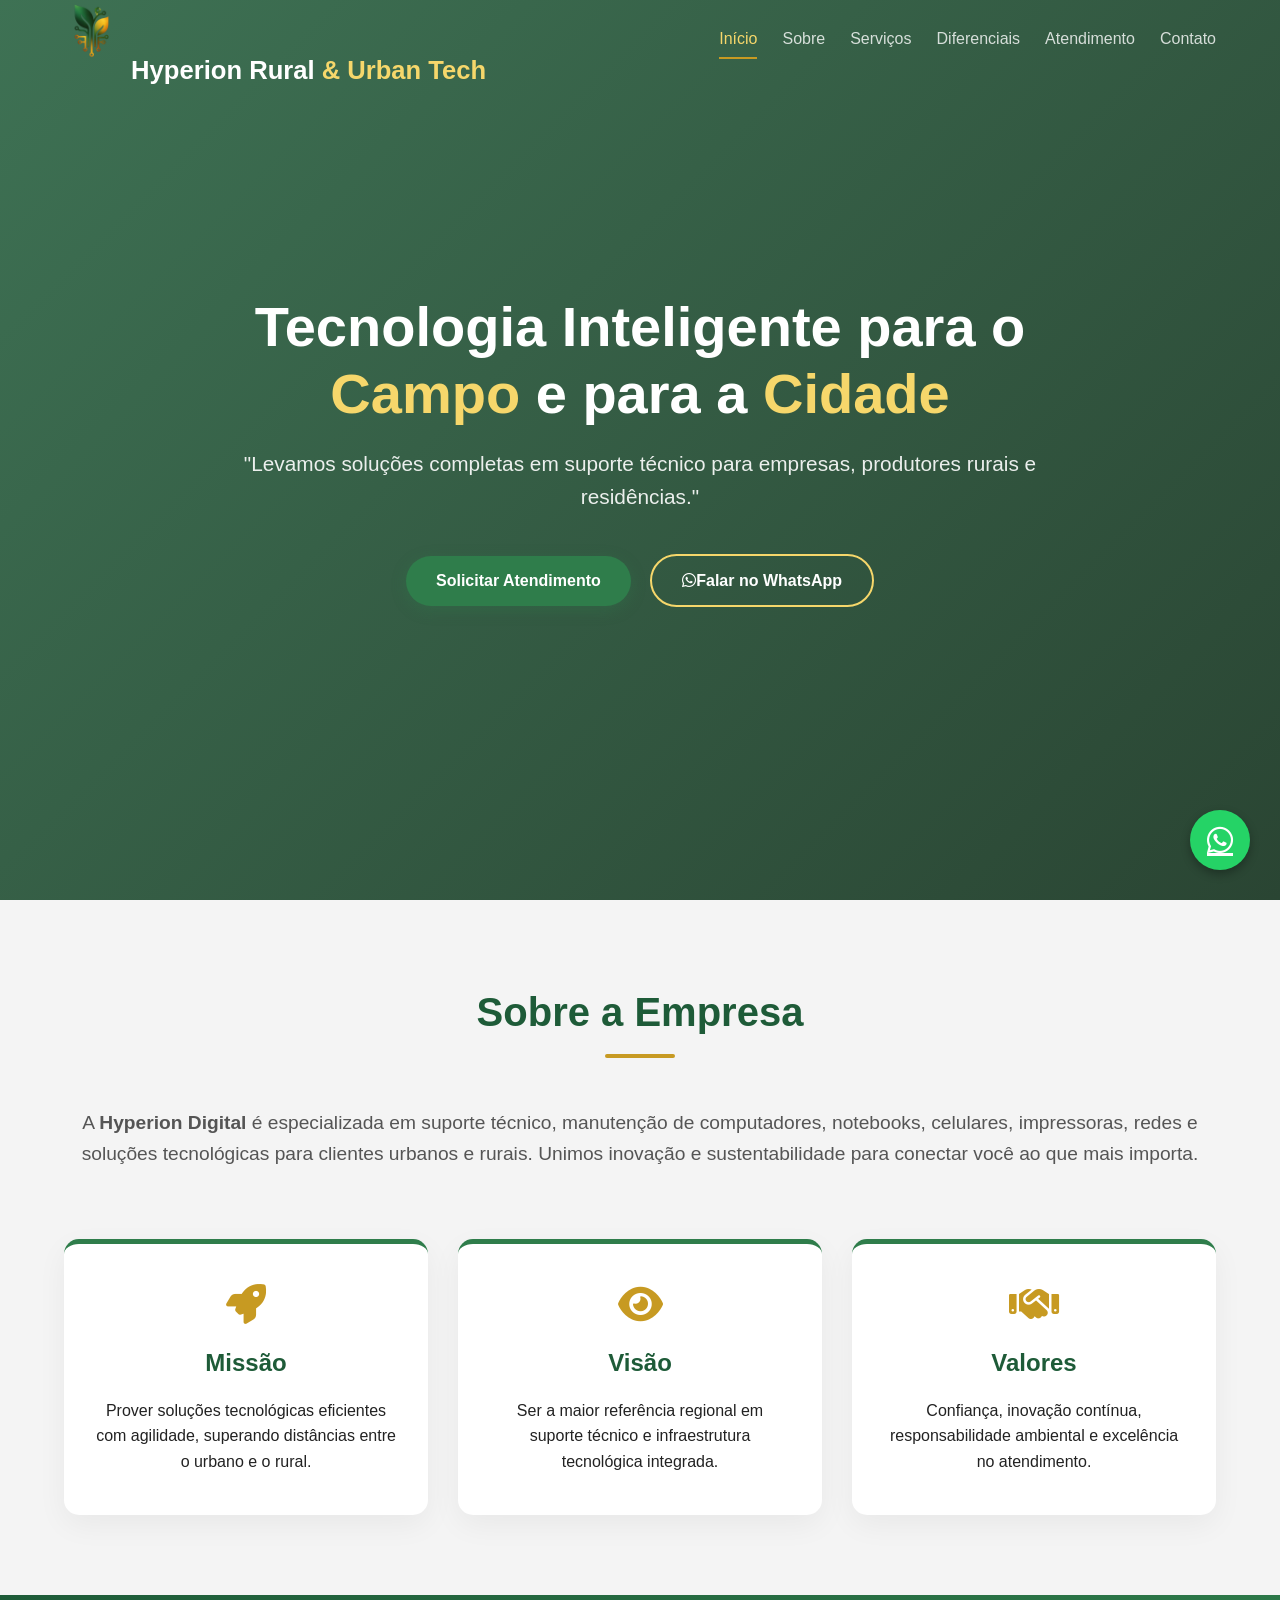
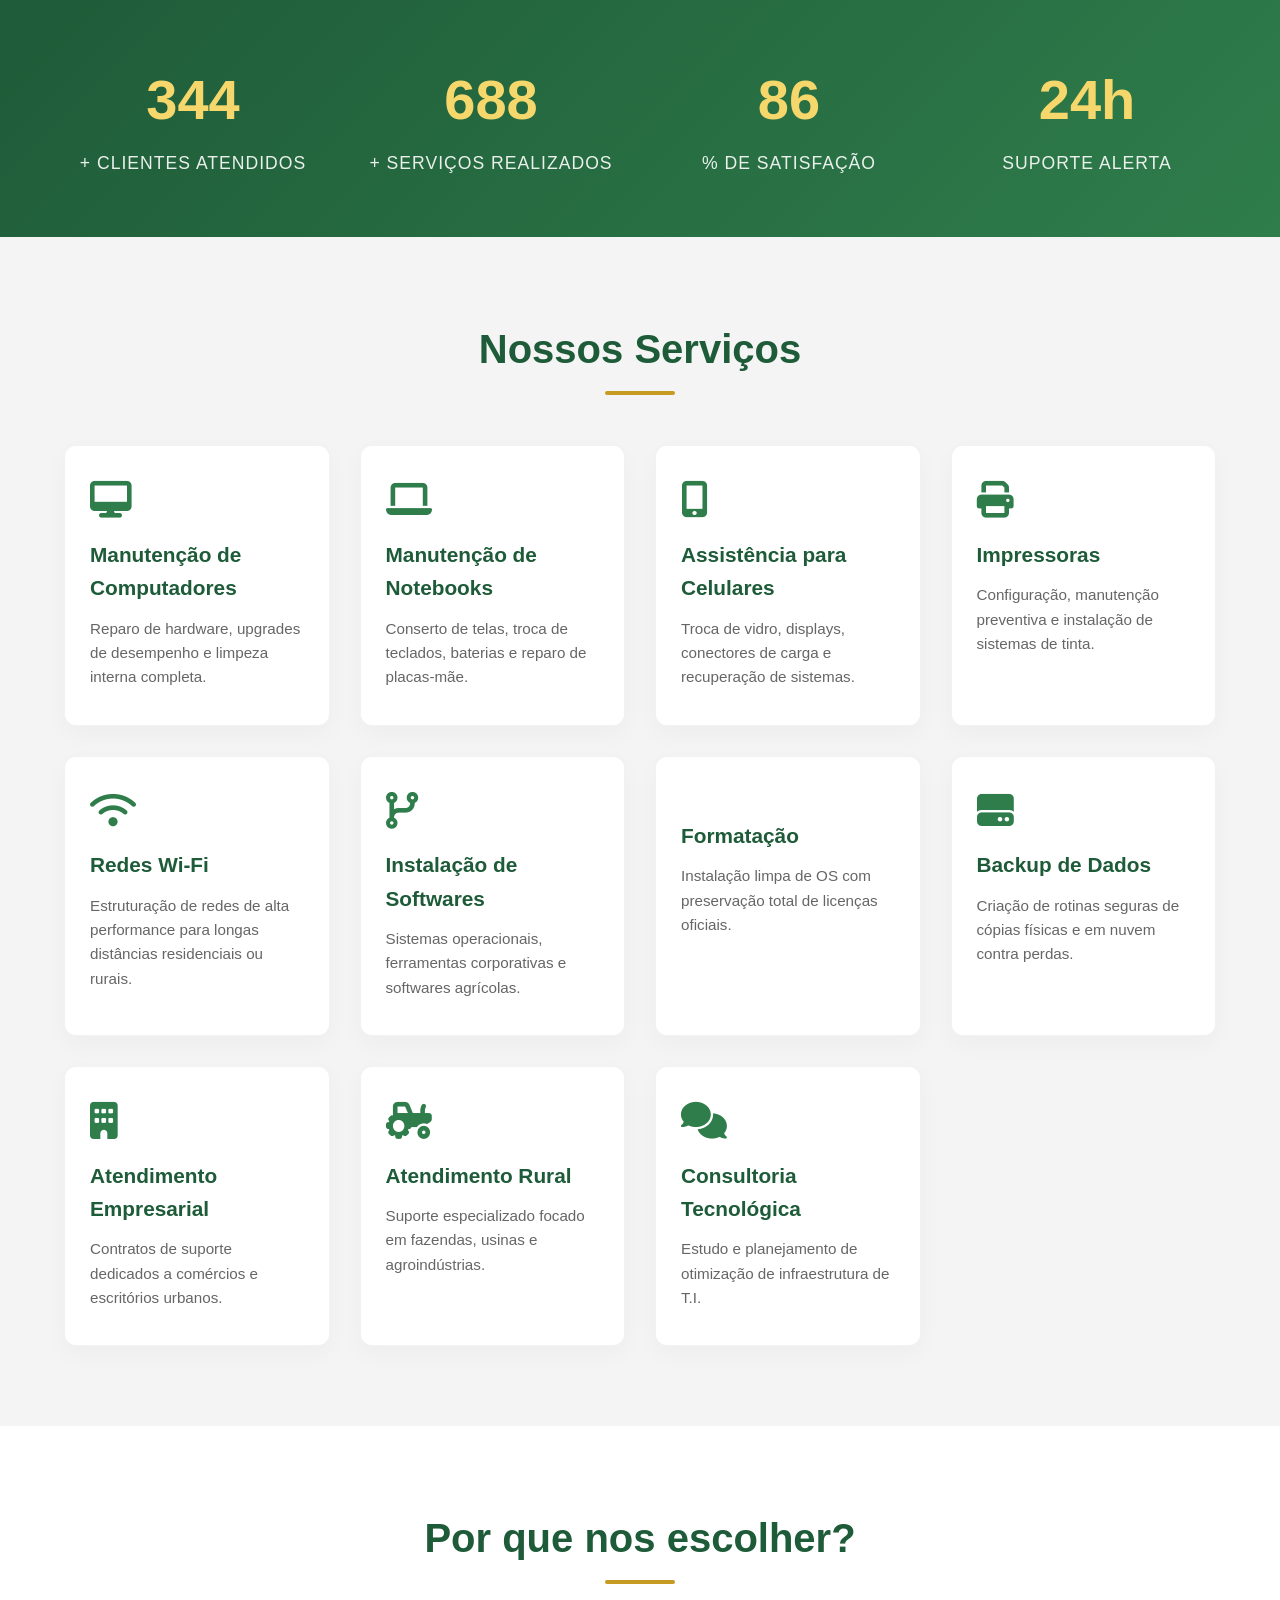
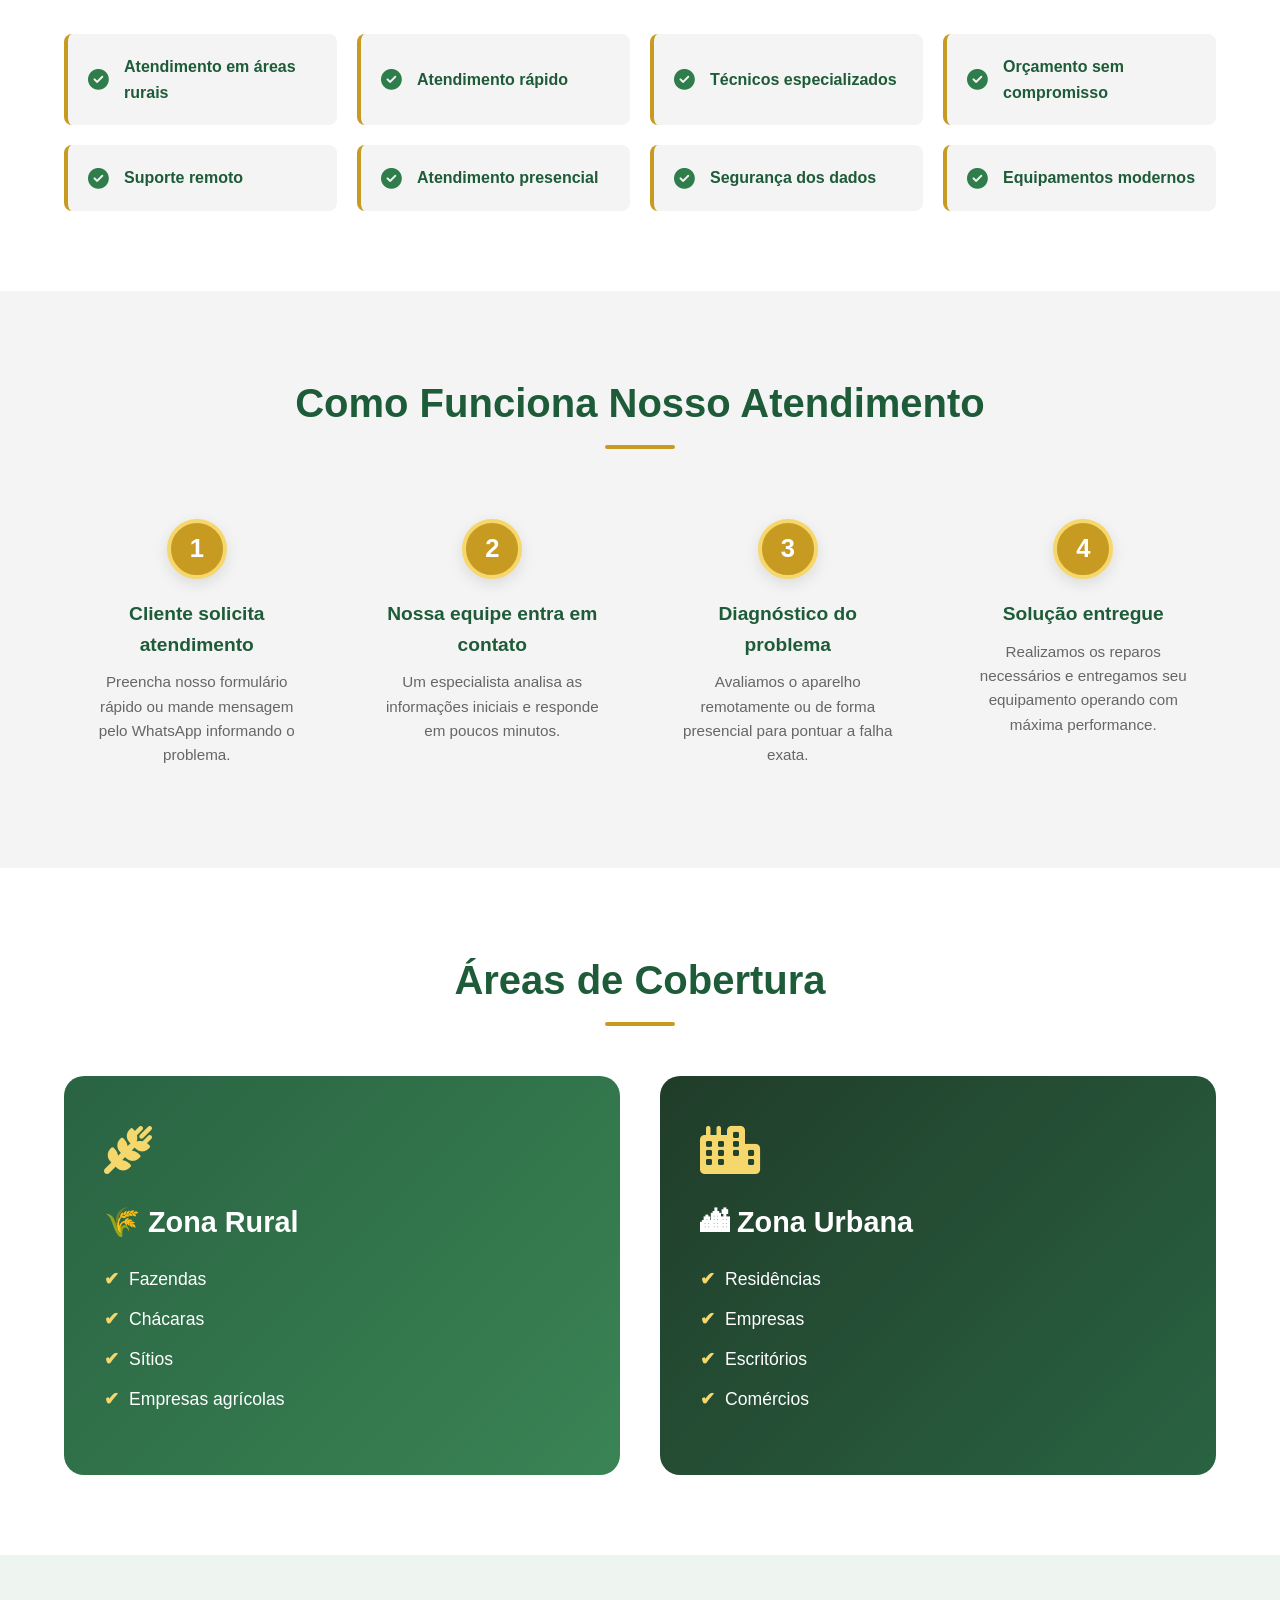
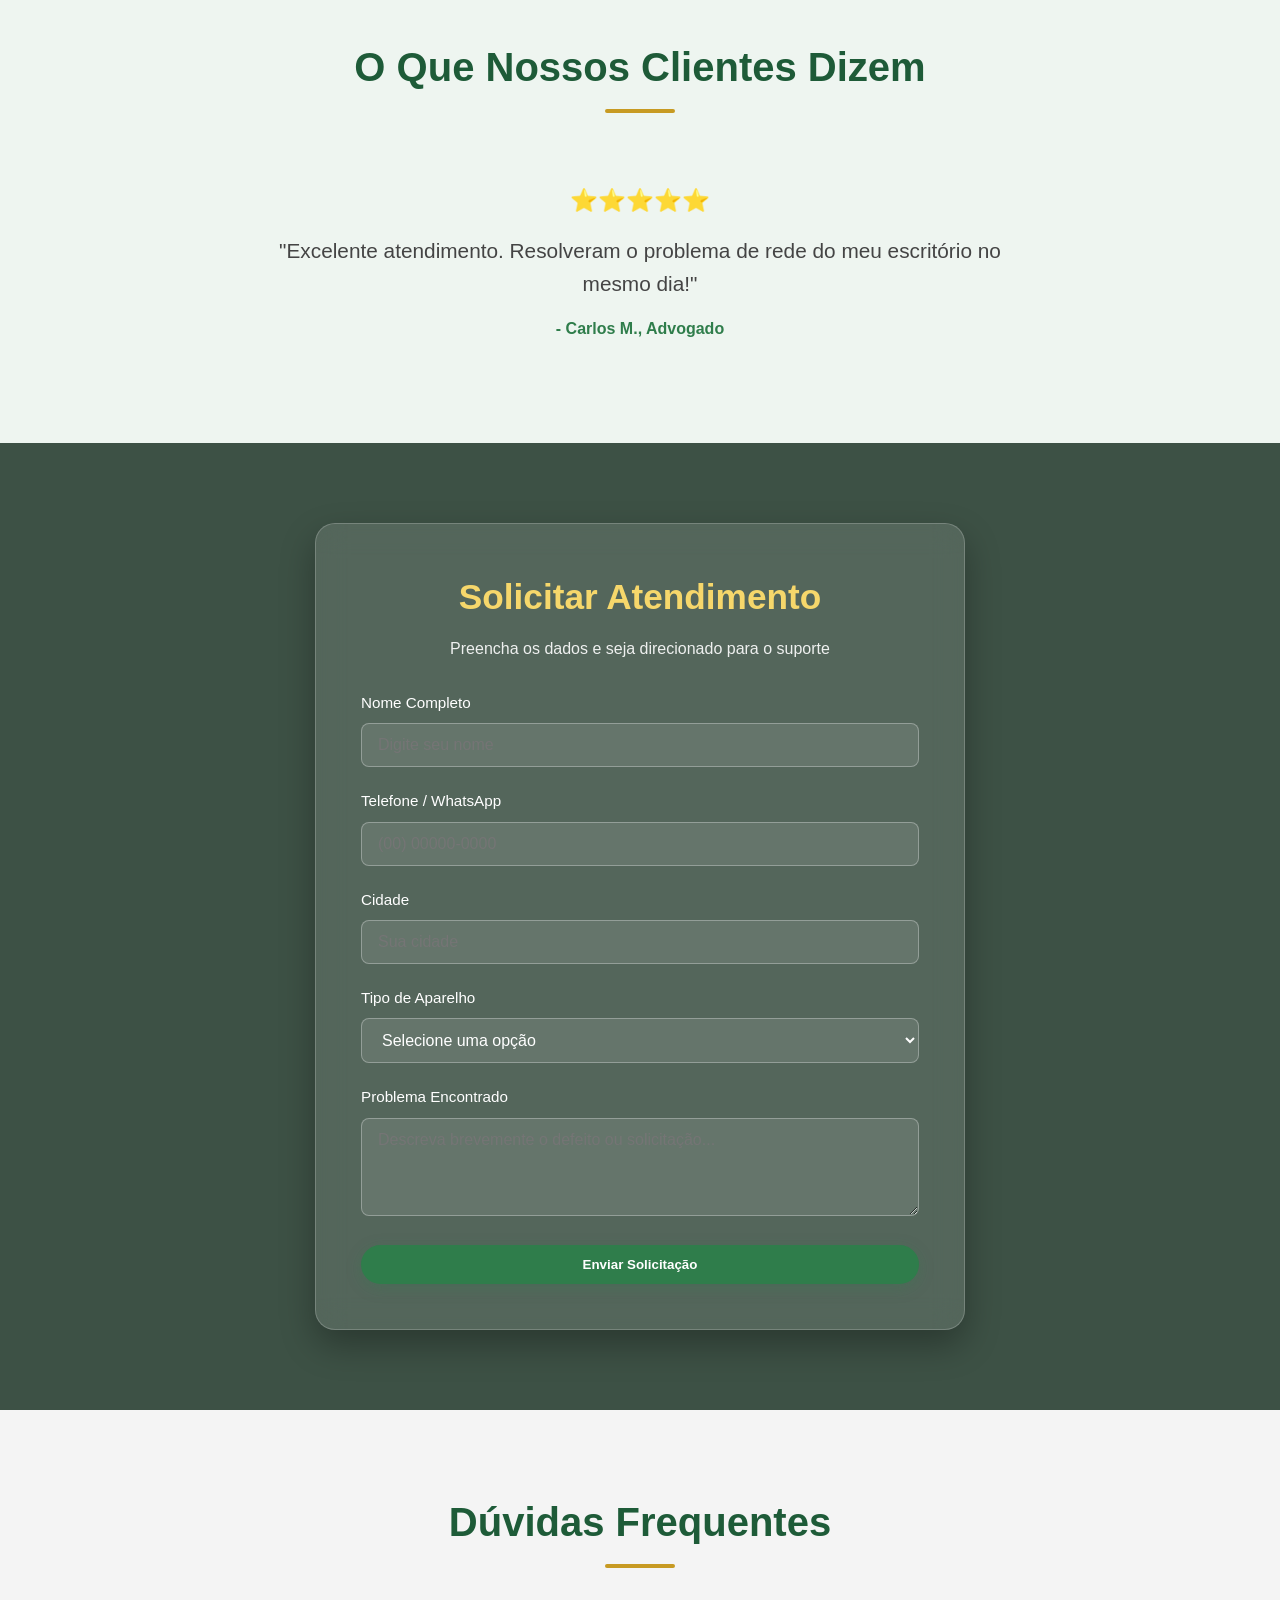
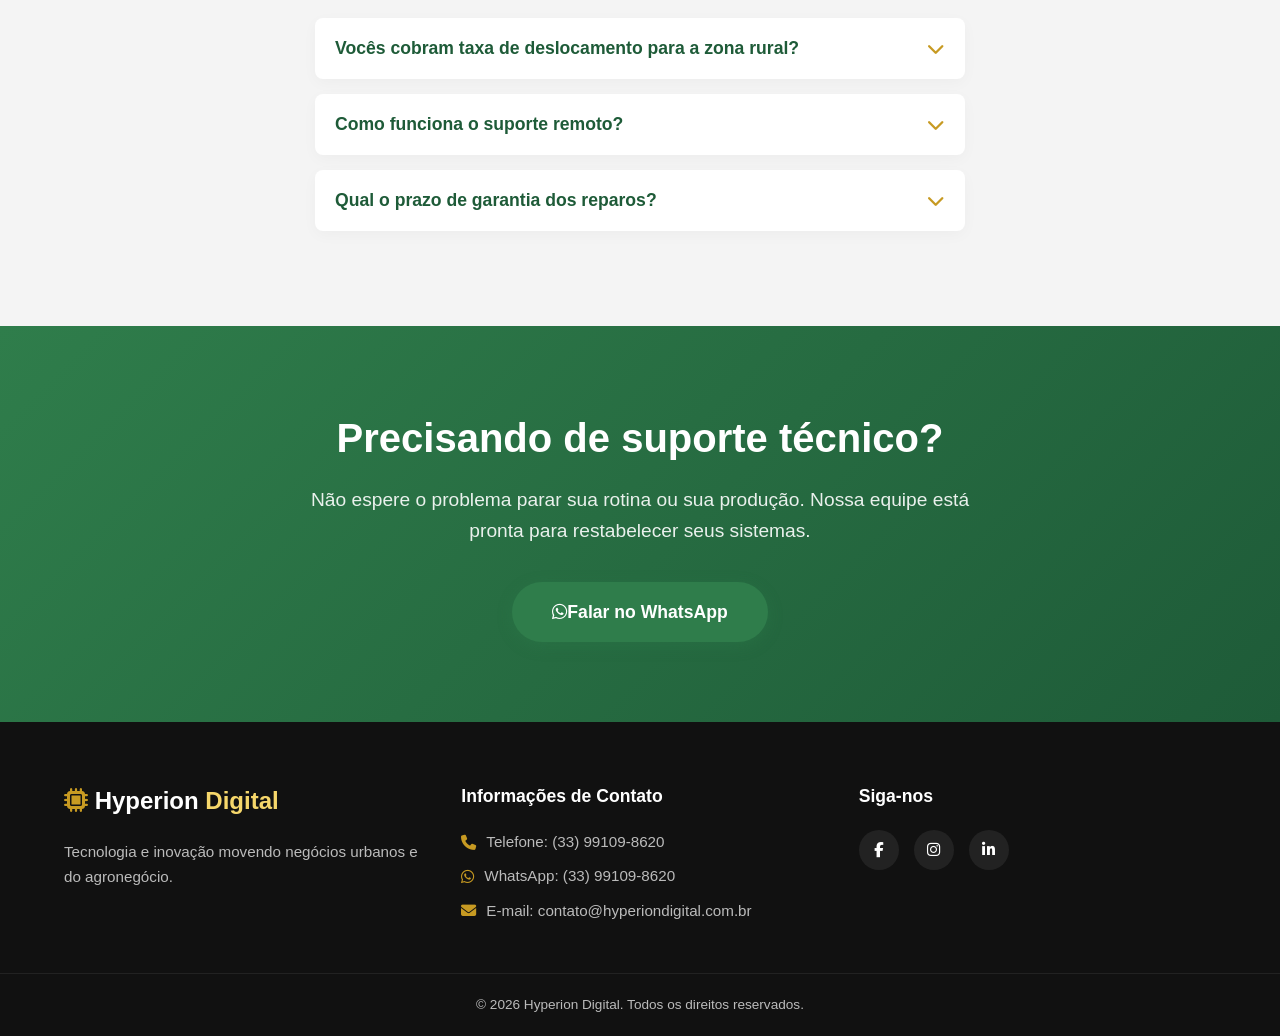
==== commit e49f1ae7: "Add files via upload" ====
--- a/index.html
+++ b/index.html
@@ -3,494 +3,380 @@
 <head>
     <meta charset="UTF-8">
     <meta name="viewport" content="width=device-width, initial-scale=1.0">
-    <title>Hyperion Rural & Urban Tech | Conectividade Premium</title>
-    <meta name="description" content="Suporte técnico de alta tecnologia para o agronegócio, fazendas, empresas e residências urbanas. Conectividade, automação e infraestrutura de TI robusta.">
+    <title>Hyperion Rural & Urban Tech | Suporte Técnico Urbano e Rural</title>
     <link rel="stylesheet" href="style.css">
+    <link rel="stylesheet" href="https://cdnjs.cloudflare.com/ajax/libs/font-awesome/6.4.0/css/all.min.css">
 </head>
 <body>
 
-    <div class="floating-actions">
-        <a href="#" class="float-btn whatsapp" aria-label="Contato via WhatsApp"><svg viewBox="0 0 24 24"><path d="M.057 24l1.687-6.163c-1.041-1.804-1.588-3.849-1.587-5.946C.06 5.348 5.397.01 11.966.01c3.184.001 6.177 1.242 8.426 3.496 2.248 2.254 3.487 5.252 3.486 8.44-.004 6.557-5.343 11.897-11.913 11.897-2.005-.001-3.973-.508-5.713-1.47L0 24zm6.59-4.846c1.6.95 3.188 1.449 4.825 1.451 5.436 0 9.86-4.37 9.864-9.742.002-2.602-1.01-5.05-2.85-6.892-1.84-1.842-4.29-2.856-6.891-2.858-5.44 0-9.863 4.372-9.867 9.744-.002 1.764.471 3.487 1.373 5.035l-.968 3.535 3.633-.941z"/></svg></a>
-        <a href="#" class="float-btn telegram" aria-label="Contato via Telegram"><svg viewBox="0 0 24 24"><path d="M12 0c-6.627 0-12 5.373-12 12s5.373 12 12 12 12-5.373 12-12-5.373-12-12-12zm4.869 8.246c-.19 1.942-1.002 6.726-1.413 8.93-.174.931-.516 1.243-.849 1.274-.724.067-1.273-.477-1.973-.936-1.096-.718-1.716-1.164-2.78-1.866-1.23-.811-.433-1.258.269-1.986.183-.19 3.376-3.1 3.438-3.367.008-.033.015-.157-.059-.223-.075-.066-.184-.043-.263-.025-.113.025-1.906 1.21-5.385 3.562-.51.351-.971.521-1.385.511-.457-.01-1.335-.259-1.988-.471-.802-.26-1.44-.398-1.384-.84.029-.23.346-.466.953-.708 3.725-1.622 6.208-2.693 7.447-3.212 3.541-1.482 4.275-1.74 4.756-1.749.106-.002.344.024.496.148.129.106.164.254.173.357.01.096.014.281-.004.417z"/></svg></a>
-        <button id="backToTop" class="float-btn scroll-top" aria-label="Voltar ao topo">↑</button>
+    <div class="loader" id="loader">
+        <div class="spinner"></div>
     </div>
 
-    <header id="mainHeader">
-        <div class="container header-container">
-            <div class="logo">
-                <svg width="45" height="45" viewBox="0 0 100 100" class="logo-svg">
-                    <circle cx="50" cy="50" r="45" stroke="#d4af37" stroke-width="2" fill="none"/>
-                    <path d="M50,15 L50,85 M15,50 L85,50" stroke="#00ff66" stroke-width="1" stroke-dasharray="2,2"/>
-                    <path d="M35,65 Q50,30 65,65" stroke="#00ff66" stroke-width="4" fill="none" stroke-linecap="round"/>
-                    <circle cx="50" cy="35" r="7" fill="#d4af37"/>
-                    <circle cx="35" cy="65" r="5" fill="#00ff66"/>
-                    <circle cx="65" cy="65" r="5" fill="#00ff66"/>
-                </svg>
-                <div class="logo-text">
-                    <span class="brand-title">HYPERION</span>
-                    <span class="brand-sub">RURAL & URBAN TECH</span>
-                </div>
-            </div>
-
+    <a href="https://wa.me/5533991098620" class="whatsapp-float" target="_blank" rel="noopener noreferrer">
+        <i class="fab fa-whatsapp"></i>
+    </a>
+
+    <button id="backToTop" class="back-to-top"><i class="fas fa-arrow-up"></i></button>
+
+    <header class="navbar" id="navbar">
+        <div class="nav-container">
+            <a href="#" class="logo">
+               <img src="ChatGPT Image 1 de jul. de 2026, 15_46_21.png" alt=""> </i> Hyperion Rural<span> & Urban Tech</span>
+            </a>
             <nav class="nav-menu" id="navMenu">
                 <a href="#inicio" class="nav-link active">Início</a>
-                <a href="#sobre" class="nav-link">Sobre Nós</a>
+                <a href="#sobre" class="nav-link">Sobre</a>
                 <a href="#servicos" class="nav-link">Serviços</a>
-                <a href="#planos" class="nav-link">Planos</a>
-                <a href="#projetos" class="nav-link">Projetos</a>
-                <a href="#blog" class="nav-link">Blog</a>
+                <a href="#diferenciais" class="nav-link">Diferenciais</a>
+                <a href="#atendimento" class="nav-link">Atendimento</a>
                 <a href="#contato" class="nav-link">Contato</a>
             </nav>
-
-            <div class="header-actions">
-                <button id="themeToggle" class="theme-btn" aria-label="Alternar Tema">🌓</button>
-                <a href="#orcamento" class="btn btn-gold btn-sm hide-mobile">Orçamento Rápido</a>
-                <button class="menu-toggle" id="menuToggle" aria-label="Abrir Menu">
-                    <span></span><span></span><span></span>
-                </button>
+            <div class="hamburger" id="hamburger">
+                <span class="bar"></span>
+                <span class="bar"></span>
+                <span class="bar"></span>
             </div>
         </div>
     </header>
 
-    <section id="inicio" class="hero-slider">
-        <div class="slider-container" id="heroSlider">
-            <div class="slide active" style="background-image: linear-gradient(rgba(0,0,0,0.6), rgba(0,0,0,0.7)), url('https://images.unsplash.com/photo-1625246333195-78d9c38ad451?q=80&w=1920');">
-                <div class="slide-content">
-                    <span class="slide-tag">Conectividade Avançada</span>
-                    <h1>Fazendas Inteligentes e Conectadas</h1>
-                    <p>Leve a potência da internet de alta velocidade e o monitoramento em tempo real para a sua produção rural.</p>
-                    <div class="slide-btns">
-                        <a href="#orcamento" class="btn btn-gold">Solicitar Orçamento</a>
-                        <a href="#" class="btn btn-outline">Falar no WhatsApp</a>
-                    </div>
-                </div>
-            </div>
-            <div class="slide" style="background-image: linear-gradient(rgba(0,0,0,0.6), rgba(0,0,0,0.7)), url('https://images.unsplash.com/photo-1544383835-bda2bc66a55d?q=80&w=1920');">
-                <div class="slide-content">
-                    <span class="slide-tag">Infraestrutura Urbana</span>
-                    <h1>Tecnologia Corporativa de Ponta</h1>
-                    <p>Suporte de TI robusto, servidores e segurança digital avançada para empresas e residências urbanas.</p>
-                    <div class="slide-btns">
-                        <a href="#orcamento" class="btn btn-gold">Solicitar Orçamento</a>
-                        <a href="#" class="btn btn-outline">Falar no WhatsApp</a>
-                    </div>
-                </div>
-            </div>
-        </div>
-        <div class="slider-nav">
-            <button class="slide-arrow prev">❮</button>
-            <button class="slide-arrow next">❯</button>
-        </div>
-    </section>
-
-    <section id="sobre" class="section bg-dark">
-        <div class="container text-center mb-5">
-            <h2 class="section-title">Inovação que Conecta Passado e Futuro</h2>
-            <p class="section-subtitle">A Hyperion Rural & Urban Tech une a robustez do agronegócio à agilidade do ecossistema urbano tecnológico.</p>
-        </div>
-        <div class="container grid grid-2">
-            <div class="about-text scroll-anim">
-                <h3>Nossa Missão</h3>
-                <p>Prover soluções tecnológicas disruptivas que garantam a continuidade operacional, automação avançada e infraestrutura de rede resiliente para propriedades rurais e verticais corporativas.</p>
-                <div class="mvv-grid">
-                    <div class="mvv-card">
-                        <h4>Visão</h4>
-                        <p>Ser a maior referência nacional em integração tecnológica de ecossistemas rurais e urbanos até 2028.</p>
-                    </div>
-                    <div class="mvv-card">
-                        <h4>Valores</h4>
-                        <p>Inovação Contínua, Integridade, Conectividade Total e Excelência Técnica Premium.</p>
-                    </div>
-                </div>
-            </div>
-            <div class="about-stats scroll-anim">
-                <div class="stats-grid">
-                    <div class="stat-box">
-                        <div class="counter" data-target="500">0</div>
-                        <p>Clientes Atendidos</p>
-                    </div>
-                    <div class="stat-box">
-                        <div class="counter" data-target="200">0</div>
-                        <p>Fazendas Conectadas</p>
-                    </div>
-                    <div class="stat-box">
-                        <div class="counter" data-target="1000">0</div>
-                        <p>Equipamentos Instalados</p>
-                    </div>
-                    <div class="stat-box">
-                        <div class="counter" data-target="12">0</div>
-                        <p>Anos de Experiência</p>
-                    </div>
-                </div>
-            </div>
-        </div>
-    </section>
-
-    <section id="servicos" class="section bg-light">
-        <div class="container text-center mb-5">
-            <h2 class="section-title">Soluções Especializadas</h2>
-            <div class="search-box-container">
-                <input type="text" id="serviceSearch" class="form-control text-center" placeholder="🔍 O que você precisa resolver hoje? Busque por serviços...">
-            </div>
-        </div>
-
-        <div class="container">
-            <h3 class="category-title rural-color">➔ Área Rural & Agronegócio</h3>
-            <div class="grid grid-3 service-group">
-                <div class="card service-card" data-service="internet rural antenas wifi fazendas">
-                    <div class="card-icon">📡</div>
-                    <h4>Internet & Antenas Rurais</h4>
-                    <p>Instalação de sistemas de longo alcance, antenas satelitais e distribuição Wi-Fi Mesh para grandes extensões de terra.</p>
-                </div>
-                <div class="card service-card" data-service="monitoramento cameras segurança cftv">
-                    <div class="card-icon">👁️</div>
-                    <h4>Monitoramento por Câmeras</h4>
-                    <p>CFTV Inteligente alimentado por energia solar para monitoramento de perímetros, rebanhos e sedes.</p>
-                </div>
-                <div class="card service-card" data-service="automacao rural energia solar servidores roteadores">
-                    <div class="card-icon">🚜</div>
-                    <h4>Automação & IoT Agrícola</h4>
-                    <p>Integração de sensores de umidade, automação de pivôs de irrigação e servidores locais dedicados.</p>
-                </div>
-            </div>
-
-            <h3 class="category-title urban-color mt-5">➔ Área Urbana & Corporativa</h3>
-            <div class="grid grid-3 service-group">
-                <div class="card service-card" data-service="suporte empresarial residencial formatacao computadores pcs">
-                    <div class="card-icon">💻</div>
-                    <h4>Suporte Técnico Integral</h4>
-                    <p>Montagem, formatação e manutenção preventiva/corretiva de computadores e servidores empresariais.</p>
-                </div>
-                <div class="card service-card" data-service="redes corporativas backup segurança consultoria ti">
-                    <div class="card-icon">🔒</div>
-                    <h4>Segurança Digital & Redes</h4>
-                    <p>Implantação de firewalls, infraestrutura de redes estruturadas, backups automatizados em nuvem e consultoria.</p>
-                </div>
-                <div class="card service-card" data-service="atendimento remoto preventivo empresarial">
-                    <div class="card-icon">🛠️</div>
-                    <h4>Atendimento Remoto Express</h4>
-                    <p>Suporte imediato via software dedicado para resolução rápida de falhas lógicas e de sistemas.</p>
-                </div>
-            </div>
-        </div>
-    </section>
-
-    <section class="section bg-dark text-center">
-        <div class="container mb-5">
-            <h2 class="section-title">Nossa Área de Atendimento</h2>
-            <p class="section-subtitle">Geolocalização estratégica para atendimento presencial ultrarrápido.</p>
-        </div>
-        <div class="container">
-            <div class="map-placeholder">
-                <div class="map-overlay">
-                    <h4>📡 Cobertura Total via Satélite e Unidades Móveis 4x4</h4>
-                    <p>Atendemos integralmente Cidades, Distritos Industriais, Fazendas, Sítios, Chácaras e Condomínios Fechados.</p>
-                    <div class="badges-cobertura">
-                        <span class="badge">Zonas Rurais</span>
-                        <span class="badge">Centros Urbanos</span>
-                        <span class="badge">Pólos Agroindustriais</span>
-                    </div>
-                </div>
-            </div>
-        </div>
-    </section>
-
-    <section id="planos" class="section bg-light">
-        <div class="container text-center mb-5">
-            <h2 class="section-title">Planos de Suporte Tecnológico</h2>
-            <p class="section-subtitle">Estruturas previsíveis para garantir estabilidade e performance.</p>
-        </div>
-        <div class="container grid grid-3">
-            <div class="card pricing-card">
-                <h3>Plano Básico</h3>
-                <div class="price">R$ <span>249</span>/mês</div>
-                <ul>
-                    <li>Suporte Remoto Ilimitado</li>
-                    <li>Atendimento Comercial (8x5)</li>
-                    <li>Manutenção de 1 Roteador/Antena</li>
-                    <li>Apoio Técnico para Computadores</li>
-                </ul>
-                <a href="#chamado" class="btn btn-outline btn-block">Contratar Agora</a>
-            </div>
-            <div class="card pricing-card featured">
-                <div class="featured-badge">Mais Vendido</div>
-                <h3>Plano Profissional</h3>
-                <div class="price">R$ <span>599</span>/mês</div>
-                <ul>
-                    <li>Suporte Presencial e Remoto</li>
-                    <li>Monitoramento Preventivo 24/7</li>
-                    <li>Suporte a Infraestrutura de Wi-Fi Mesh</li>
-                    <li>Backup de Dados Essenciais</li>
-                </ul>
-                <a href="#chamado" class="btn btn-gold btn-block">Contratar Agora</a>
-            </div>
-            <div class="card pricing-card">
-                <h3>Plano Empresarial</h3>
-                <div class="price">Sob Consulta</div>
-                <ul>
-                    <li>SLA de Atendimento Dedicado (< 4h)</li>
-                    <li>Visitas Técnicas Preventivas Semanais</li>
-                    <li>Gestão de Servidores e Redes Complexas</li>
-                    <li>Consultoria de TI & Cibersegurança</li>
-                </ul>
-                <a href="#chamado" class="btn btn-outline btn-block">Falar com Consultor</a>
-            </div>
-        </div>
-    </section>
-
-    <section id="chamado" class="section bg-dark">
-        <div class="container grid grid-2">
-            <div class="scroll-anim">
-                <h2 class="section-title text-left">Abertura de Chamado Técnico</h2>
-                <p>Precisa de assistência técnica imediata? Abra seu chamado no nosso Centro de Operações. Nosso SLA inicial é ativado instantaneamente após o envio.</p>
-                <div class="sla-notice">
-                    <strong>⚠️ Casos Críticos:</strong> Atendimento emergencial prioritário para quedas de link de internet de ordenhas e sistemas de confinamento automatizados.
-                </div>
-            </div>
-            <div class="card form-card scroll-anim">
-                <form id="ticketForm" enctype="multipart/form-data">
-                    <div class="form-grid">
-                        <input type="text" class="form-control" placeholder="Seu Nome Completo" required>
-                        <input type="email" class="form-control" placeholder="Seu E-mail" required>
-                    </div>
-                    <div class="form-grid">
-                        <input type="tel" class="form-control" placeholder="Telefone Fixo">
-                        <input type="tel" class="form-control" placeholder="WhatsApp" required>
-                    </div>
-                    <div class="form-grid">
-                        <input type="text" class="form-control" placeholder="Cidade / Região" required>
-                        <select class="form-control" required>
-                            <option value="">Tipo de Atendimento</option>
-                            <option value="rural">Área Rural</option>
-                            <option value="urbana">Área Urbana / Empresarial</option>
+    <section id="inicio" class="hero">
+        <div class="hero-overlay"></div>
+        <div class="hero-content hidden-reveal">
+            <h1>Tecnologia Inteligente para o <span class="text-gradient">Campo</span> e para a <span class="text-gradient">Cidade</span></h1>
+            <p>"Levamos soluções completas em suporte técnico para empresas, produtores rurais e residências."</p>
+            <div class="hero-buttons">
+                <a href="#contato" class="btn btn-primary btn-ripple">Solicitar Atendimento</a>
+                <a href="https://wa.me/5533991098620" target="_blank" class="btn btn-secondary btn-ripple"><i class="fab fa-whatsapp"></i> Falar no WhatsApp</a>
+            </div>
+        </div>
+    </section>
+
+    <section id="sobre" class="sobre section-padding">
+        <div class="container">
+            <div class="section-header hidden-reveal">
+                <h2>Sobre a Empresa</h2>
+                <div class="bar-title"></div>
+            </div>
+            <div class="sobre-grid">
+                <div class="sobre-text hidden-reveal">
+                    <p>A <strong>Hyperion Digital</strong> é especializada em suporte técnico, manutenção de computadores, notebooks, celulares, impressoras, redes e soluções tecnológicas para clientes urbanos e rurais. Unimos inovação e sustentabilidade para conectar você ao que mais importa.</p>
+                </div>
+                <div class="mve-grid">
+                    <div class="mve-card hidden-reveal">
+                        <i class="fas fa-rocket"></i>
+                        <h3>Missão</h3>
+                        <p>Prover soluções tecnológicas eficientes com agilidade, superando distâncias entre o urbano e o rural.</p>
+                    </div>
+                    <div class="mve-card hidden-reveal">
+                        <i class="fas fa-eye"></i>
+                        <h3>Visão</h3>
+                        <p>Ser a maior referência regional em suporte técnico e infraestrutura tecnológica integrada.</p>
+                    </div>
+                    <div class="mve-card hidden-reveal">
+                        <i class="fas fa-handshake"></i>
+                        <h3>Valores</h3>
+                        <p>Confiança, inovação contínua, responsabilidade ambiental e excelência no atendimento.</p>
+                    </div>
+                </div>
+            </div>
+        </div>
+    </section>
+
+    <section class="estatisticas">
+        <div class="container estatisticas-grid">
+            <div class="estatistica-item hidden-reveal">
+                <h3 class="counter" data-target="500">0</h3>
+                <p>+ Clientes Atendidos</p>
+            </div>
+            <div class="estatistica-item hidden-reveal">
+                <h3 class="counter" data-target="1200">0</h3>
+                <p>+ Serviços Realizados</p>
+            </div>
+            <div class="estatistica-item hidden-reveal">
+                <h3 class="counter" data-target="98">0</h3>
+                <p>% de Satisfação</p>
+            </div>
+            <div class="estatistica-item hidden-reveal">
+                <h3>24h</h3>
+                <p>Suporte Alerta</p>
+            </div>
+        </div>
+    </section>
+
+    <section id="servicos" class="servicos section-padding">
+        <div class="container">
+            <div class="section-header hidden-reveal">
+                <h2>Nossos Serviços</h2>
+                <div class="bar-title"></div>
+            </div>
+            <div class="services-grid">
+                <div class="service-card hidden-reveal">
+                    <i class="fas fa-desktop"></i>
+                    <h3>Manutenção de Computadores</h3>
+                    <p>Reparo de hardware, upgrades de desempenho e limpeza interna completa.</p>
+                </div>
+                <div class="service-card hidden-reveal">
+                    <i class="fas fa-laptop"></i>
+                    <h3>Manutenção de Notebooks</h3>
+                    <p>Conserto de telas, troca de teclados, baterias e reparo de placas-mãe.</p>
+                </div>
+                <div class="service-card hidden-reveal">
+                    <i class="fas fa-mobile-alt"></i>
+                    <h3>Assistência para Celulares</h3>
+                    <p>Troca de vidro, displays, conectores de carga e recuperação de sistemas.</p>
+                </div>
+                <div class="service-card hidden-reveal">
+                    <i class="fas fa-print"></i>
+                    <h3>Impressoras</h3>
+                    <p>Configuração, manutenção preventiva e instalação de sistemas de tinta.</p>
+                </div>
+                <div class="service-card hidden-reveal">
+                    <i class="fas fa-wifi"></i>
+                    <h3>Redes Wi-Fi</h3>
+                    <p>Estruturação de redes de alta performance para longas distâncias residenciais ou rurais.</p>
+                </div>
+                <div class="service-card hidden-reveal">
+                    <i class="fas fa-code-branch"></i>
+                    <h3>Instalação de Softwares</h3>
+                    <p>Sistemas operacionais, ferramentas corporativas e softwares agrícolas.</p>
+                </div>
+                <div class="service-card hidden-reveal">
+                    <i class="fas fa-disc"></i>
+                    <h3>Formatação</h3>
+                    <p>Instalação limpa de OS com preservação total de licenças oficiais.</p>
+                </div>
+                <div class="service-card hidden-reveal">
+                    <i class="fas fa-hdd"></i>
+                    <h3>Backup de Dados</h3>
+                    <p>Criação de rotinas seguras de cópias físicas e em nuvem contra perdas.</p>
+                </div>
+                <div class="service-card hidden-reveal">
+                    <i class="fas fa-building"></i>
+                    <h3>Atendimento Empresarial</h3>
+                    <p>Contratos de suporte dedicados a comércios e escritórios urbanos.</p>
+                </div>
+                <div class="service-card hidden-reveal">
+                    <i class="fas fa-tractor"></i>
+                    <h3>Atendimento Rural</h3>
+                    <p>Suporte especializado focado em fazendas, usinas e agroindústrias.</p>
+                </div>
+                <div class="service-card hidden-reveal">
+                    <i class="fas fa-comments"></i>
+                    <h3>Consultoria Tecnológica</h3>
+                    <p>Estudo e planejamento de otimização de infraestrutura de T.I.</p>
+                </div>
+            </div>
+        </div>
+    </section>
+
+    <section id="diferenciais" class="diferenciais section-padding">
+        <div class="container">
+            <div class="section-header hidden-reveal">
+                <h2>Por que nos escolher?</h2>
+                <div class="bar-title"></div>
+            </div>
+            <div class="diferenciais-grid">
+                <div class="diferencial-card hidden-reveal"><i class="fas fa-check-circle"></i> Atendimento em áreas rurais</div>
+                <div class="diferencial-card hidden-reveal"><i class="fas fa-check-circle"></i> Atendimento rápido</div>
+                <div class="diferencial-card hidden-reveal"><i class="fas fa-check-circle"></i> Técnicos especializados</div>
+                <div class="diferencial-card hidden-reveal"><i class="fas fa-check-circle"></i> Orçamento sem compromisso</div>
+                <div class="diferencial-card hidden-reveal"><i class="fas fa-check-circle"></i> Suporte remoto</div>
+                <div class="diferencial-card hidden-reveal"><i class="fas fa-check-circle"></i> Atendimento presencial</div>
+                <div class="diferencial-card hidden-reveal"><i class="fas fa-check-circle"></i> Segurança dos dados</div>
+                <div class="diferencial-card hidden-reveal"><i class="fas fa-check-circle"></i> Equipamentos modernos</div>
+            </div>
+        </div>
+    </section>
+
+    <section class="como-funciona section-padding">
+        <div class="container">
+            <div class="section-header hidden-reveal">
+                <h2>Como Funciona Nosso Atendimento</h2>
+                <div class="bar-title"></div>
+            </div>
+            <div class="timeline">
+                <div class="timeline-item hidden-reveal">
+                    <div class="timeline-number">1</div>
+                    <h3>Cliente solicita atendimento</h3>
+                    <p>Preencha nosso formulário rápido ou mande mensagem pelo WhatsApp informando o problema.</p>
+                </div>
+                <div class="timeline-item hidden-reveal">
+                    <div class="timeline-number">2</div>
+                    <h3>Nossa equipe entra em contato</h3>
+                    <p>Um especialista analisa as informações iniciais e responde em poucos minutos.</p>
+                </div>
+                <div class="timeline-item hidden-reveal">
+                    <div class="timeline-number">3</div>
+                    <h3>Diagnóstico do problema</h3>
+                    <p>Avaliamos o aparelho remotamente ou de forma presencial para pontuar a falha exata.</p>
+                </div>
+                <div class="timeline-item hidden-reveal">
+                    <div class="timeline-number">4</div>
+                    <h3>Solução entregue</h3>
+                    <p>Realizamos os reparos necessários e entregamos seu equipamento operando com máxima performance.</p>
+                </div>
+            </div>
+        </div>
+    </section>
+
+    <section id="atendimento" class="area-atendimento section-padding">
+        <div class="container">
+            <div class="section-header hidden-reveal">
+                <h2>Áreas de Cobertura</h2>
+                <div class="bar-title"></div>
+            </div>
+            <div class="atendimento-grid">
+                <div class="atendimento-block rural hidden-reveal">
+                    <div class="block-icon"><i class="fas fa-wheat-awn"></i></div>
+                    <h3>🌾 Zona Rural</h3>
+                    <ul>
+                        <li>Fazendas</li>
+                        <li>Chácaras</li>
+                        <li>Sítios</li>
+                        <li>Empresas agrícolas</li>
+                    </ul>
+                </div>
+                <div class="atendimento-block urbana hidden-reveal">
+                    <div class="block-icon"><i class="fas fa-city"></i></div>
+                    <h3>🏙 Zona Urbana</h3>
+                    <ul>
+                        <li>Residências</li>
+                        <li>Empresas</li>
+                        <li>Escritórios</li>
+                        <li>Comércios</li>
+                    </ul>
+                </div>
+            </div>
+        </div>
+    </section>
+
+    <section class="depoimentos section-padding">
+        <div class="container">
+            <div class="section-header hidden-reveal">
+                <h2>O Que Nossos Clientes Dizem</h2>
+                <div class="bar-title"></div>
+            </div>
+            <div class="slider-container hidden-reveal">
+                <div class="slide active">
+                    <div class="stars">⭐⭐⭐⭐⭐</div>
+                    <p class="comment">"Excelente atendimento. Resolveram o problema de rede do meu escritório no mesmo dia!"</p>
+                    <h4 class="author">- Carlos M., Advogado</h4>
+                </div>
+                <div class="slide">
+                    <div class="stars">⭐⭐⭐⭐⭐</div>
+                    <p class="comment">"Resolveram meu notebook rapidamente. O atendimento remoto me poupou muito tempo."</p>
+                    <h4 class="author">- Mariana R., Designer</h4>
+                </div>
+                <div class="slide">
+                    <div class="stars">⭐⭐⭐⭐⭐</div>
+                    <p class="comment">"Ótimo suporte na fazenda. Configuração perfeita do sinal de internet nos galpões."</p>
+                    <h4 class="author">- João P., Produtor Rural</h4>
+                </div>
+            </div>
+        </div>
+    </section>
+
+    <section id="contato" class="contato section-padding">
+        <div class="container container-small">
+            <div class="form-box hidden-reveal">
+                <h2>Solicitar Atendimento</h2>
+                <p>Preencha os dados e seja direcionado para o suporte</p>
+                <form id="atendimentoForm">
+                    <div class="form-group">
+                        <label for="nome">Nome Completo</label>
+                        <input type="text" id="nome" placeholder="Digite seu nome">
+                    </div>
+                    <div class="form-group">
+                        <label for="telefone">Telefone / WhatsApp</label>
+                        <input type="text" id="telefone" placeholder="(00) 00000-0000">
+                    </div>
+                    <div class="form-group">
+                        <label for="cidade">Cidade</label>
+                        <input type="text" id="cidade" placeholder="Sua cidade">
+                    </div>
+                    <div class="form-group">
+                        <label for="aparelho">Tipo de Aparelho</label>
+                        <select id="aparelho">
+                            <option value="">Selecione uma opção</option>
+                            <option value="Computador">Computador</option>
+                            <option value="Notebook">Notebook</option>
+                            <option value="Celular">Celular</option>
+                            <option value="Impressora">Impressora</option>
+                            <option value="Roteador">Roteador</option>
+                            <option value="Outro">Outro</option>
                         </select>
                     </div>
-                    <select class="form-control mb-3" required>
-                        <option value="">Nível de Prioridade</option>
-                        <option value="baixa">Baixa (Dúvidas/Configurações Simples)</option>
-                        <option value="media">Média (Instabilidade de Conexão/Equipamento)</option>
-                        <option value="alta">Alta (Parada Total de Operação/Queda Geral)</option>
-                    </select>
-                    <textarea class="form-control mb-3" rows="4" placeholder="Descreva detalhadamente o problema ou solicitação..." required></textarea>
-                    
-                    <div class="file-upload-wrapper mb-3">
-                        <label for="ticketFile" class="file-label">Anexar Imagem do Erro (Opcional)</label>
-                        <input type="file" id="ticketFile" accept="image/*">
-                    </div>
-                    
-                    <button type="submit" class="btn btn-gold btn-block">Emitir Ordem de Serviço</button>
+                    <div class="form-group">
+                        <label for="problema">Problema Encontrado</label>
+                        <textarea id="problema" rows="4" placeholder="Descreva brevemente o defeito ou solicitação..."></textarea>
+                    </div>
+                    <button type="submit" class="btn btn-primary btn-block btn-ripple">Enviar Solicitação</button>
                 </form>
             </div>
         </div>
     </section>
 
-    <section id="projetos" class="section bg-light">
-        <div class="container text-center mb-5">
-            <h2 class="section-title">Nossos Projetos e Portfólio</h2>
-            <div class="filter-buttons">
-                <button class="filter-btn active" data-filter="all">Todos</button>
-                <button class="filter-btn" data-filter="redes">Redes & Wi-Fi</button>
-                <button class="filter-btn" data-filter="antenas">Antenas Satelitais</button>
-                <button class="filter-btn" data-filter="cftv">CFTV & Segurança</button>
-                <button class="filter-btn" data-filter="fazendas">Fazendas Conectadas</button>
-            </div>
-        </div>
-
-        <div class="container grid grid-3 projects-grid" id="projectsGrid">
-            <div class="project-item card" data-category="fazendas">
-                <img src="https://images.unsplash.com/photo-1593113598332-cd288d649433?q=80&w=600" alt="Projeto Rural">
-                <div class="project-info">
-                    <h5>Infraestrutura Digital - Fazenda Alvorada</h5>
-                    <p>Área Rural</p>
-                </div>
-            </div>
-            <div class="project-item card" data-category="redes">
-                <img src="https://images.unsplash.com/photo-1558494949-ef010cbdcc31?q=80&w=600" alt="Data Center Corporativo">
-                <div class="project-info">
-                    <h5>Rede Estruturada - AgroIndústria Master</h5>
-                    <p>Corporativo</p>
-                </div>
-            </div>
-            <div class="project-item card" data-category="antenas">
-                <img src="https://images.unsplash.com/photo-1528243097678-739049b92f31?q=80&w=600" alt="Antena Satélite">
-                <div class="project-info">
-                    <h5>Link Dedicado - Sítio Tecnológico Vale</h5>
-                    <p>Antenas</p>
-                </div>
-            </div>
-            <div class="project-item card" data-category="cftv">
-                <img src="https://images.unsplash.com/photo-1557597774-9d273605dfa9?q=80&w=600" alt="Segurança Avançada">
-                <div class="project-info">
-                    <h5>Câmeras de Segurança AI - Condomínio Horizontal</h5>
-                    <p>CFTV</p>
-                </div>
-            </div>
-        </div>
-    </section>
-
-    <div id="lightbox" class="lightbox">
-        <span class="lightbox-close">&times;</span>
-        <img class="lightbox-content" id="lightboxImg" alt="Visualização expandida do projeto">
-    </div>
-
-    <section id="blog" class="section bg-dark">
-        <div class="container text-center mb-5">
-            <h2 class="section-title">Blog Tecnológico Hyperion</h2>
-            <p class="section-subtitle">Conhecimento, tendências e atualizações do universo tech para o campo e a cidade.</p>
-        </div>
-        <div class="container grid grid-3">
-            <article class="card blog-card">
-                <img src="https://images.unsplash.com/photo-1586771107445-d3ca888129ff?q=80&w=600" alt="Tecnologia no Campo">
-                <div class="blog-content">
-                    <span class="blog-date">23 Jun, 2026</span>
-                    <h4>Como o Wi-Fi 6 está revolucionando o monitoramento de maquinários</h4>
-                    <p>Descubra os ganhos de eficiência ao interligar colheitadeiras diretamente com a nuvem central corporativa.</p>
-                </div>
-            </article>
-            <article class="card blog-card">
-                <img src="https://images.unsplash.com/photo-1563986768609-322da13575f3?q=80&w=600" alt="Cibersegurança">
-                <div class="blog-content">
-                    <span class="blog-date">18 Jun, 2026</span>
-                    <h4>5 Armadilhas de segurança digital em redes corporativas urbanas</h4>
-                    <p>Mantenha os dados financeiros da sua empresa blindados contra ataques de Engenharia Social e Ransomware.</p>
-                </div>
-            </article>
-            <article class="card blog-card">
-                <img src="https://images.unsplash.com/photo-1600585154340-be6161a56a0c?q=80&w=600" alt="Automação Residencial">
-                <div class="blog-content">
-                    <span class="blog-date">10 Jun, 2026</span>
-                    <h4>Manutenção preventiva de TI: O segredo do Home Office sem quedas</h4>
-                    <p>Checklist essencial para evitar falhas de hardware nos computadores da sua residência.</p>
-                </div>
-            </article>
-        </div>
-    </section>
-
-    <section class="section bg-light text-center">
-        <div class="container mb-5">
-            <h2 class="section-title">Quem Confia na Hyperion</h2>
-        </div>
-        <div class="container testimonial-container">
-            <div class="testimonial-slider" id="testimonialSlider">
-                <div class="testimonial-slide active">
-                    <p class="testimonial-text">"Instalamos o sistema de antenas da Hyperion na nossa fazenda de grãos. Conexão perfeita mesmo a quilômetros da sede. Excelente suporte!"</p>
-                    <h5 class="testimonial-author">Ricardo Meneghetti - Produtor Rural</h5>
-                </div>
-                <div class="testimonial-slide">
-                    <p class="testimonial-text">"A consultoria de TI da Hyperion reestruturou todos os servidores de nossa empresa urbana. Velocidade e segurança impecáveis."</p>
-                    <h5 class="testimonial-author">Dra. Amanda Costa - CEO Costa Advocacia</h5>
-                </div>
-            </div>
-            <div class="testimonial-dots">
-                <span class="dot active" data-index="0"></span>
-                <span class="dot" data-index="1"></span>
-            </div>
-        </div>
-    </section>
-
-    <section id="orcamento" class="section bg-dark">
-        <div class="container text-center mb-5">
-            <h2 class="section-title">Solicite um Orçamento Customizado</h2>
-            <p class="section-subtitle">Retornamos com proposta detalhada em até 2 horas úteis.</p>
-        </div>
-        <div class="container max-width-md">
-            <div class="card form-card">
-                <form id="quoteForm">
-                    <div class="form-grid">
-                        <input type="text" class="form-control" placeholder="Seu Nome / Nome Comercial" required>
-                        <input type="text" class="form-control" placeholder="Nome da Empresa (Se aplicável)">
-                    </div>
-                    <div class="form-grid">
-                        <input type="tel" class="form-control" placeholder="Telefone Comercial" required>
-                        <input type="email" class="form-control" placeholder="E-mail Corporativo" required>
-                    </div>
-                    <input type="text" class="form-control mb-3" placeholder="Cidade / Estado da Instalação" required>
-                    <select class="form-control mb-3" required>
-                        <option value="">Selecione o Serviço Principal Desejado</option>
-                        <option value="infra-rural">Infraestrutura e Internet Rural Dedicada</option>
-                        <option value="cameras">Câmeras Inteligentes e Monitoramento Analítico</option>
-                        <option value="ti-empresarial">Consultoria e Redes de TI Corporativas</option>
-                        <option value="suporte-geral">Suporte Técnico Avulso e Manutenção de Hardware</option>
-                    </select>
-                    <textarea class="form-control mb-3" rows="4" placeholder="Fale brevemente sobre o escopo do seu projeto e necessidades..." required></textarea>
-                    <button type="submit" class="btn btn-gold btn-block">Enviar Solicitação de Proposta</button>
-                </form>
-            </div>
-        </div>
-    </section>
-
-    <section id="contato" class="section bg-light">
-        <div class="container grid grid-2">
-            <div>
-                <h2 class="section-title text-left">Fale Diretamente Conosco</h2>
-                <p class="mb-4">Escolha o canal de sua preferência para atendimento humanizado e ágil.</p>
-                <div class="contact-links">
-                    <p><strong>🟢 WhatsApp Central:</strong> (11) 99999-8888</p>
-                    <p><strong>🟢 WhatsApp Comercial:</strong> (11) 99999-7777</p>
-                    <p><strong>📞 Telefone Fixo:</strong> (11) 3333-2222</p>
-                    <p><strong>✉️ E-mail Suporte:</strong> suporte@hyperionrural.com.br</p>
-                    <p><strong>🏢 Endereço Central:</strong> Av. das Nações Tecnológicas, 1500 - São Paulo/SP</p>
-                </div>
-            </div>
-            <div>
-                <h3 class="mb-3">Redes de Conexão</h3>
-                <div class="social-box-grid">
-                    <a href="#" class="social-box">Instagram</a>
-                    <a href="#" class="social-box">Facebook</a>
-                    <a href="#" class="social-box">LinkedIn</a>
-                    <a href="#" class="social-box">Telegram</a>
-                </div>
-            </div>
-        </div>
-    </section>
-
-    <div class="chat-widget" id="chatWidget">
-        <div class="chat-header" id="chatHeader">
-            <span>🤖 Assistente Hyperion</span>
-            <button class="chat-minimize">_</button>
-        </div>
-        <div class="chat-body" id="chatBody">
-            <div class="chat-msg bot">Olá! Sou o assistente virtual da Hyperion. Como posso te ajudar hoje? Digite o número correspondente à sua dúvida:<br><br>1. Planos de Internet Rural<br>2. Suporte Corporativo Urbano<br>3. Orçamento e Prazos</div>
-        </div>
-        <div class="chat-footer">
-            <input type="text" id="chatInput" placeholder="Digite 1, 2 ou 3...">
-            <button id="chatSend">></button>
-        </div>
-    </div>
+    <section class="faq section-padding">
+        <div class="container container-small">
+            <div class="section-header hidden-reveal">
+                <h2>Dúvidas Frequentes</h2>
+                <div class="bar-title"></div>
+            </div>
+            <div class="accordion hidden-reveal">
+                <div class="accordion-item">
+                    <button class="accordion-header">Vocês cobram taxa de deslocamento para a zona rural? <i class="fas fa-chevron-down"></i></button>
+                    <div class="accordion-body">
+                        <p>A taxa é calculada com base na distância da propriedade. Fale conosco no WhatsApp para obter um orçamento prévio preciso.</p>
+                    </div>
+                </div>
+                <div class="accordion-item">
+                    <button class="accordion-header">Como funciona o suporte remoto? <i class="fas fa-chevron-down"></i></button>
+                    <div class="accordion-body">
+                        <p>Utilizamos softwares seguros de conexão criptografada. Se o seu equipamento liga e tem acesso à internet, conseguimos resolver problemas de sistema sem sair da empresa.</p>
+                    </div>
+                </div>
+                <div class="accordion-item">
+                    <button class="accordion-header">Qual o prazo de garantia dos reparos? <i class="fas fa-chevron-down"></i></button>
+                    <div class="accordion-body">
+                        <p>Todos os nossos serviços físicos possuem garantia legal mínima de 90 dias cobrindo a mão de obra e peças substituídas.</p>
+                    </div>
+                </div>
+            </div>
+        </div>
+    </section>
+
+    <section class="cta-final section-padding">
+        <div class="container text-center hidden-reveal">
+            <h2>Precisando de suporte técnico?</h2>
+            <p>Não espere o problema parar sua rotina ou sua produção. Nossa equipe está pronta para restabelecer seus sistemas.</p>
+            <a href="https://wa.me/5533991098620" target="_blank" class="btn btn-primary btn-large btn-ripple"><i class="fab fa-whatsapp"></i> Falar no WhatsApp</a>
+        </div>
+    </section>
 
     <footer class="footer">
-        <div class="container grid grid-4">
-            <div>
-                <h4 class="footer-title">Hyperion Rural</h4>
-                <p style="font-size: 0.9rem; color: #aaa;">Líderes em engenharia de telecomunicação e suporte de TI premium integrando o campo e os grandes centros urbanos de forma unificada.</p>
-            </div>
-            <div>
-                <h4 class="footer-title">Acesso Rápido</h4>
-                <ul class="footer-links">
-                    <li><a href="#inicio">Início</a></li>
-                    <li><a href="#sobre">Sobre Nós</a></li>
-                    <li><a href="#servicos">Serviços</a></li>
-                    <li><a href="#planos">Planos</a></li>
-                </ul>
-            </div>
-            <div>
-                <h4 class="footer-title">Zonas de Foco</h4>
-                <ul class="footer-links">
-                    <li><a href="#servicos">Internet Rural Mesh</a></li>
-                    <li><a href="#servicos">Infraestrutura Corporativa</a></li>
-                    <li><a href="#servicos">Segurança Digital</a></li>
-                    <li><a href="#servicos">Automação de Pivôs</a></li>
-                </ul>
-            </div>
-            <div>
-                <h4 class="footer-title">Atendimento</h4>
-                <p style="font-size: 0.9rem; color: #aaa;">Segunda a Sexta: 07:00 às 19:00<br>Sábados: 08:00 às 14:00<br>Plantão de Emergência 24/7 para clientes corporativos contratantes.</p>
+        <div class="container footer-grid">
+            <div class="footer-brand">
+                <h3><i class="fas fa-microchip text-gold"></i> Hyperion <span>Digital</span></h3>
+                <p>Tecnologia e inovação movendo negócios urbanos e do agronegócio.</p>
+            </div>
+            <div class="footer-contact">
+                <h4>Informações de Contato</h4>
+                <p><i class="fas fa-phone"></i> Telefone: (33) 99109-8620</p>
+                <p><i class="fab fa-whatsapp"></i> WhatsApp: (33) 99109-8620</p>
+                <p><i class="fas fa-envelope"></i> E-mail: contato@hyperiondigital.com.br</p>
+            </div>
+            <div class="footer-social">
+                <h4>Siga-nos</h4>
+                <div class="social-links">
+                    <a href="#"><i class="fab fa-facebook-f"></i></a>
+                    <a href="#"><i class="fab fa-instagram"></i></a>
+                    <a href="#"><i class="fab fa-linkedin-in"></i></a>
+                </div>
             </div>
         </div>
         <div class="footer-bottom">
-            <div class="container text-center">
-                <p>&copy; 2026 Hyperion Rural & Urban Tech. Todos os direitos reservados. Proteção e conectividade de ponta a ponta.</p>
-            </div>
+            <p>&copy; 2026 Hyperion Digital. Todos os direitos reservados.</p>
         </div>
     </footer>
 
--- a/style.css
+++ b/style.css
@@ -1,29 +1,19 @@
-/* --- Variáveis Globais de Identidade Premium --- */
+/* --- CONFIGURAÇÕES GERAIS E PALETA DE CORES --- */
 :root {
-    --primary: #123524;      /* Verde Escuro Floresta/Agro */
-    --accent: #d4af37;       /* Dourado Metálico Premium */
-    --accent-light: #f3e5ab; /* Dourado Claro */
-    --cyber-green: #00ff66;  /* Verde Neon de Conectividade */
-    --bg-dark: #0b1511;      /* Fundo Dark Tecnológico */
-    --bg-light: #f4f7f5;     /* Fundo Light Clean */
-    --text-dark: #1c2321;
-    --text-light: #ffffff;
-    --card-dark: #121e1a;
-    --card-light: #ffffff;
-    --transition: all 0.3s cubic-bezier(0.25, 0.8, 0.25, 1);
-}
-
-/* --- Controle de Tema Customizado --- */
-body.light-mode {
-    --bg-dark: #e8eee9;
-    --bg-light: #ffffff;
-    --text-dark: #ffffff;
-    --text-light: #1c2321;
-    --card-dark: #ffffff;
-    --card-light: #f4f7f5;
-}
-
-/* --- Reset e Configurações Base --- */
+    --dark-green: #1E5B38;
+    --mid-green: #2F7D4B;
+    --gold: #C79A22;
+    --light-yellow: #F6D76B;
+    --white: #FFFFFF;
+    --light-gray: #F4F4F4;
+    --dark-text: #222222;
+    --transition: all 0.4s cubic-bezier(0.25, 0.8, 0.25, 1);
+}
+.logo img {
+    width: 60px;
+    height: auto;
+}
+
 * {
     margin: 0;
     padding: 0;
@@ -36,793 +26,425 @@
 }
 
 body {
-    background-color: var(--bg-light);
-    color: var(--text-dark);
+    background-color: var(--light-gray);
+    color: var(--dark-text);
     overflow-x: hidden;
     line-height: 1.6;
 }
 
 .container {
-    width: 100%;
+    width: 90%;
     max-width: 1200px;
     margin: 0 auto;
-    padding: 0 20px;
-}
-
-.max-width-md { max-width: 800px; }
-.section { padding: 80px 0; }
+}
+
+.container-small {
+    width: 90%;
+    max-width: 650px;
+    margin: 0 auto;
+}
+
+.section-padding {
+    padding: 80px 0;
+}
+
+.text-gold { color: var(--gold); }
 .text-center { text-align: center; }
-.text-left { text-align: left; }
-.mb-3 { margin-bottom: 1rem; }
-.mb-4 { margin-bottom: 1.5rem; }
-.mb-5 { margin-bottom: 3rem; }
-.mt-5 { margin-top: 3rem; }
-
-/* --- Grelhas Auxiliares (Grid) --- */
-.grid {
-    display: grid;
-    gap: 30px;
-}
-.grid-2 { grid-template-columns: repeat(auto-fit, minmax(450px, 1fr)); }
-.grid-3 { grid-template-columns: repeat(auto-fit, minmax(300px, 1fr)); }
-.grid-4 { grid-template-columns: repeat(auto-fit, minmax(220px, 1fr)); }
-
-/* --- Tipografia Premium --- */
-.section-title {
+
+/* Cabeçalho das Seções */
+.section-header {
+    text-align: center;
+    margin-bottom: 50px;
+}
+.section-header h2 {
     font-size: 2.5rem;
-    font-weight: 700;
-    color: var(--primary);
-    position: relative;
-    display: inline-block;
-    margin-bottom: 15px;
-}
-
-body.light-mode .section-title {
-    color: var(--accent);
-}
-
-.bg-dark .section-title {
-    color: #ffffff;
-}
-
-.section-title::after {
-    content: '';
-    position: absolute;
-    bottom: -8px;
-    left: 0;
-    width: 60px;
+    color: var(--dark-green);
+    margin-bottom: 10px;
+}
+.bar-title {
+    width: 70px;
     height: 4px;
-    background: var(--accent);
+    background: var(--gold);
+    margin: 0 auto;
     border-radius: 2px;
 }
 
-.text-center .section-title::after {
-    left: 50%;
-    transform: translateX(-50%);
-}
-
-.section-subtitle {
-    color: #666;
-    max-width: 700px;
-    margin: 0 auto;
-}
-
-.bg-dark .section-subtitle { color: #ccc; }
-
-/* --- Componentes Genéricos: Botões e Inputs --- */
+/* --- LOADER --- */
+.loader {
+    position: fixed;
+    top: 0; left: 0; width: 100%; height: 100%;
+    background-color: var(--dark-green);
+    display: flex; justify-content: center; align-items: center;
+    z-index: 9999;
+    transition: opacity 0.5s ease, visibility 0.5s ease;
+}
+.loader.fade-out {
+    opacity: 0;
+    visibility: hidden;
+}
+.spinner {
+    width: 50px; height: 50px;
+    border: 5px solid rgba(255,255,255,0.1);
+    border-top-color: var(--light-yellow);
+    border-radius: 50%;
+    animation: spin 1s infinite linear;
+}
+@keyframes spin { to { transform: rotate(360deg); } }
+
+/* --- BOTÕES E RIPPLE EFFECT --- */
 .btn {
-    display: inline-block;
-    padding: 12px 28px;
+    display: inline-flex;
+    align-items: center;
+    justify-content: center;
+    padding: 12px 30px;
+    border-radius: 30px;
     font-weight: 600;
     text-decoration: none;
-    border-radius: 4px;
     cursor: pointer;
     transition: var(--transition);
-    border: 2px solid transparent;
-}
-
-.btn-gold {
-    background-color: var(--accent);
-    color: #000;
-}
-
-.btn-gold:hover {
-    background-color: transparent;
-    border-color: var(--accent);
-    color: var(--accent);
-    box-shadow: 0 0 15px rgba(212, 175, 55, 0.4);
-}
-
-.btn-outline {
-    background-color: transparent;
-    border-color: var(--text-light);
-    color: var(--text-light);
-}
-
-.btn-outline:hover {
-    background-color: var(--text-light);
-    color: #000;
-}
-
-.btn-sm { padding: 8px 16px; font-size: 0.9rem; }
-.btn-block { display: block; width: 100%; text-align: center; }
-
-.form-control {
-    width: 100%;
-    padding: 12px 16px;
-    background-color: rgba(255, 255, 255, 0.05);
-    border: 1px solid rgba(255, 255, 255, 0.15);
-    color: #fff;
-    border-radius: 4px;
-    outline: none;
-    font-size: 1rem;
-    transition: var(--transition);
-}
-
-body.light-mode .form-control {
-    background-color: rgba(0, 0, 0, 0.03);
-    border: 1px solid rgba(0, 0, 0, 0.15);
-    color: #000;
-}
-
-.form-control:focus {
-    border-color: var(--accent);
-    box-shadow: 0 0 8px rgba(212, 175, 55, 0.3);
-}
-
-.form-grid {
-    display: grid;
-    grid-template-columns: 1fr 1fr;
-    gap: 15px;
-    margin-bottom: 15px;
-}
-
-/* --- Cards Customizados --- */
-.card {
-    background-color: var(--card-light);
-    border-radius: 8px;
-    padding: 30px;
-    box-shadow: 0 10px 30px rgba(0,0,0,0.05);
-    transition: var(--transition);
-    border-bottom: 4px solid transparent;
-}
-
-.bg-dark .card {
-    background-color: var(--card-dark);
-    box-shadow: 0 10px 30px rgba(0,0,0,0.3);
-}
-
-.card:hover {
-    transform: translateY(-10px);
-    box-shadow: 0 15px 35px rgba(0,0,0,0.15);
-    border-bottom-color: var(--accent);
-}
-
-/* --- Header Premium Estilização --- */
-#mainHeader {
-    position: fixed;
-    top: 0;
-    left: 0;
-    width: 100%;
-    z-index: 1000;
-    background-color: rgba(18, 53, 36, 0.95);
-    backdrop-filter: blur(10px);
-    border-bottom: 1px solid rgba(214, 181, 55, 0.15);
-    transition: var(--transition);
-    padding: 15px 0;
-}
-
-#mainHeader.scrolled {
-    padding: 8px 0;
-    background-color: #0b1511;
-    box-shadow: 0 5px 25px rgba(0,0,0,0.3);
-}
-
-.header-container {
-    display: flex;
-    justify-content: space-between;
-    align-items: center;
-}
-
-.logo {
-    display: flex;
-    align-items: center;
-    gap: 12px;
-}
-
-.logo-text {
-    display: flex;
-    flex-direction: column;
-}
-
-.brand-title {
-    font-size: 1.4rem;
-    font-weight: 800;
-    letter-spacing: 2px;
-    color: #fff;
-    line-height: 1;
-}
-
-.brand-sub {
-    font-size: 0.7rem;
-    font-weight: 600;
-    color: var(--accent);
-    letter-spacing: 1px;
-}
-
-.nav-menu {
-    display: flex;
-    gap: 25px;
-}
-
-.nav-link {
-    color: rgba(255,255,255,0.8);
-    text-decoration: none;
-    font-weight: 500;
-    font-size: 0.95rem;
-    position: relative;
-    padding: 5px 0;
-    transition: var(--transition);
-}
-
-.nav-link:hover, .nav-link.active {
-    color: var(--accent);
-}
-
-.nav-link::after {
-    content: '';
-    position: absolute;
-    bottom: 0;
-    left: 0;
-    width: 0;
-    height: 2px;
-    background-color: var(--accent);
-    transition: var(--transition);
-}
-
-.nav-link:hover::after, .nav-link.active::after {
-    width: 100%;
-}
-
-.header-actions {
-    display: flex;
-    align-items: center;
-    gap: 15px;
-}
-
-.theme-btn {
-    background: none;
     border: none;
-    font-size: 1.3rem;
-    cursor: pointer;
-    color: #fff;
-}
-
-.menu-toggle {
-    display: none;
-    flex-direction: column;
-    gap: 6px;
-    background: none;
-    border: none;
-    cursor: pointer;
-}
-
-.menu-toggle span {
-    width: 28px;
-    height: 3px;
-    background-color: #fff;
-    border-radius: 2px;
-    transition: var(--transition);
-}
-
-/* --- Hero Slider --- */
-.hero-slider {
-    position: relative;
-    height: 100vh;
-    width: 100vw;
-    overflow: hidden;
-    background-color: #000;
-}
-
-.slider-container {
-    height: 100%;
-    width: 100%;
-    position: relative;
-}
-
-.slide {
-    position: absolute;
-    top: 0;
-    left: 0;
-    width: 100%;
-    height: 100%;
-    background-size: cover;
-    background-position: center;
-    opacity: 0;
-    visibility: hidden;
-    transition: opacity 1s ease-in-out, visibility 1s;
-    display: flex;
-    align-items: center;
-    z-index: 1;
-}
-
-.slide.active {
-    opacity: 1;
-    visibility: visible;
-    z-index: 2;
-}
-
-.slide-content {
-    max-width: 800px;
-    padding: 0 40px;
-    margin-left: 10%;
-    transform: translateY(30px);
-    transition: transform 1s ease;
-}
-
-.slide.active .slide-content {
-    transform: translateY(0);
-}
-
-.slide-tag {
-    color: var(--cyber-green);
-    font-weight: 700;
-    text-transform: uppercase;
-    letter-spacing: 2px;
-    font-size: 0.9rem;
-    display: inline-block;
-    margin-bottom: 15px;
-}
-
-.slide-content h1 {
-    font-size: 4rem;
-    color: #fff;
-    font-weight: 800;
-    line-height: 1.1;
-    margin-bottom: 20px;
-}
-
-.slide-content p {
-    font-size: 1.2rem;
-    color: rgba(255,255,255,0.9);
-    margin-bottom: 35px;
-    max-width: 600px;
-}
-
-.slide-btns {
-    display: flex;
-    gap: 20px;
-}
-
-.slider-nav {
-    position: absolute;
-    bottom: 40px;
-    right: 5%;
-    z-index: 10;
-    display: flex;
-    gap: 15px;
-}
-
-.slide-arrow {
-    background: rgba(255,255,255,0.1);
-    border: 1px solid rgba(255,255,255,0.3);
-    color: #fff;
-    width: 50px;
-    height: 50px;
-    border-radius: 50%;
-    cursor: pointer;
-    font-size: 1.2rem;
-    transition: var(--transition);
-}
-
-.slide-arrow:hover {
-    background: var(--accent);
-    color: #000;
-    border-color: var(--accent);
-}
-
-/* --- Seções Específicas e Elementos Únicos --- */
-.bg-dark { background-color: var(--bg-dark); color: #fff; }
-.bg-light { background-color: var(--bg-light); color: var(--text-dark); }
-
-.mvv-grid {
-    display: grid;
-    grid-template-columns: 1fr 1fr;
-    gap: 20px;
-    margin-top: 30px;
-}
-
-.mvv-card {
-    background: rgba(255,255,255,0.03);
-    padding: 20px;
-    border-left: 3px solid var(--accent);
-    border-radius: 0 4px 4px 0;
-}
-
-.stats-grid {
-    display: grid;
-    grid-template-columns: 1fr 1fr;
-    gap: 25px;
-    height: 100%;
-}
-
-.stat-box {
-    background: var(--card-dark);
-    padding: 40px 20px;
-    text-align: center;
-    border-radius: 8px;
-    border: 1px solid rgba(255,255,255,0.05);
-}
-
-.counter {
-    font-size: 3rem;
-    font-weight: 800;
-    color: var(--accent);
-    margin-bottom: 5px;
-}
-
-.category-title {
-    font-size: 1.6rem;
-    font-weight: 700;
-    margin-bottom: 25px;
-}
-.rural-color { color: var(--primary); }
-body.light-mode .rural-color { color: var(--accent); }
-.urban-color { color: #2a6f97; }
-
-.search-box-container {
-    max-width: 500px;
-    margin: 20px auto 0 auto;
-}
-
-.service-card .card-icon {
-    font-size: 2.5rem;
-    margin-bottom: 20px;
-}
-
-.service-card h4 {
-    font-size: 1.3rem;
-    margin-bottom: 12px;
-}
-
-/* --- Mapa de Cobertura Mockado --- */
-.map-placeholder {
-    width: 100%;
-    height: 400px;
-    background: linear-gradient(rgba(18,53,36,0.85), rgba(11,21,17,0.9)), url('https://images.unsplash.com/photo-1524661135-423995f22d0b?q=80&w=1200');
-    background-size: cover;
-    background-position: center;
-    border-radius: 12px;
-    display: flex;
-    align-items: center;
-    justify-content: center;
-    padding: 30px;
-    border: 1px solid rgba(214,181,55,0.3);
-}
-
-.map-overlay {
-    max-width: 600px;
-}
-
-.map-overlay h4 { font-size: 1.8rem; color: #fff; margin-bottom: 15px; }
-
-.badges-cobertura {
-    display: flex;
-    justify-content: center;
-    gap: 15px;
-    margin-top: 25px;
-    flex-wrap: wrap;
-}
-
-.badge {
-    background-color: var(--accent);
-    color: #000;
-    padding: 6px 16px;
-    border-radius: 20px;
-    font-weight: 700;
-    font-size: 0.85rem;
-}
-
-/* --- Tabela de Planos --- */
-.pricing-card {
-    text-align: center;
-    position: relative;
-}
-
-.pricing-card.featured {
-    border: 2px solid var(--accent);
-    transform: scale(1.03);
-}
-
-.featured-badge {
-    position: absolute;
-    top: -15px;
-    left: 50%;
-    transform: translateX(-50%);
-    background: var(--accent);
-    color: #000;
-    padding: 4px 15px;
-    font-size: 0.75rem;
-    font-weight: 800;
-    text-transform: uppercase;
-    border-radius: 20px;
-}
-
-.pricing-card h3 { font-size: 1.6rem; margin-bottom: 15px; }
-.price { font-size: 2.2rem; font-weight: 800; margin-bottom: 25px; color: var(--primary); }
-body.light-mode .price { color: var(--accent); }
-.bg-dark .price { color: #fff; }
-.pricing-card ul { list-style: none; margin-bottom: 30px; text-align: left; }
-.pricing-card ul li { padding: 10px 0; border-bottom: 1px solid rgba(0,0,0,0.05); }
-.bg-dark .pricing-card ul li { border-bottom-color: rgba(255,255,255,0.05); }
-.pricing-card ul li::before { content: '✓ '; color: var(--cyber-green); font-weight: bold; }
-
-/* --- Chamados & Upload --- */
-.sla-notice {
-    background-color: rgba(212, 175, 55, 0.1);
-    border-left: 4px solid var(--accent);
-    padding: 20px;
-    border-radius: 0 8px 8px 0;
-    margin-top: 25px;
-}
-
-.file-upload-wrapper {
-    position: relative;
-    width: 100%;
-}
-
-.file-label {
-    display: block;
-    width: 100%;
-    padding: 12px;
-    background: rgba(255,255,255,0.05);
-    border: 1px dashed rgba(255,255,255,0.3);
-    text-align: center;
-    cursor: pointer;
-    border-radius: 4px;
-}
-
-#ticketFile { display: none; }
-
-/* --- Galeria Filtrável & Lightbox --- */
-.filter-buttons {
-    display: flex;
-    justify-content: center;
-    gap: 10px;
-    margin-top: 20px;
-    flex-wrap: wrap;
-}
-
-.filter-btn {
-    background: rgba(0,0,0,0.05);
-    border: none;
-    padding: 8px 20px;
-    border-radius: 4px;
-    cursor: pointer;
-    font-weight: 600;
-    transition: var(--transition);
-}
-
-.filter-btn.active, .filter-btn:hover {
-    background-color: var(--primary);
-    color: #fff;
-}
-
-.project-item {
-    padding: 0;
-    overflow: hidden;
-    cursor: pointer;
-}
-
-.project-item img {
-    width: 100%;
-    height: 240px;
-    object-fit: cover;
-    display: block;
-    transition: var(--transition);
-}
-
-.project-item:hover img {
-    transform: scale(1.05);
-}
-
-.project-info {
-    padding: 20px;
-}
-
-.lightbox {
-    display: none;
-    position: fixed;
-    z-index: 2000;
-    top: 0;
-    left: 0;
-    width: 100%;
-    height: 100%;
-    background-color: rgba(0,0,0,0.9);
-    align-items: center;
-    justify-content: center;
-}
-
-.lightbox-content {
-    max-width: 85%;
-    max-height: 85%;
-    border: 2px solid var(--accent);
-}
-
-.lightbox-close {
-    position: absolute;
-    top: 30px;
-    right: 40px;
-    color: #fff;
-    font-size: 3rem;
-    cursor: pointer;
-}
-
-/* --- Blog Custom Section --- */
-.blog-card { padding: 0; overflow: hidden; }
-.blog-card img { width: 100%; height: 200px; object-fit: cover; }
-.blog-content { padding: 25px; }
-.blog-date { font-size: 0.8rem; color: var(--accent); font-weight: 600; }
-.blog-content h4 { margin: 10px 0; font-size: 1.2rem; color: #fff; }
-
-/* --- Depoimentos --- */
-.testimonial-container {
-    max-width: 800px;
     position: relative;
     overflow: hidden;
-    height: 200px;
-}
-
-.testimonial-slide {
+}
+.btn-primary {
+    background-color: var(--mid-green);
+    color: var(--white);
+    box-shadow: 0 4px 15px rgba(47, 125, 75, 0.3);
+}
+.btn-primary:hover {
+    background-color: var(--dark-green);
+    transform: translateY(-3px);
+    box-shadow: 0 6px 20px rgba(30, 91, 56, 0.4);
+}
+.btn-secondary {
+    background-color: transparent;
+    color: var(--white);
+    border: 2px solid var(--light-yellow);
+    margin-left: 15px;
+}
+.btn-secondary:hover {
+    background-color: var(--light-yellow);
+    color: var(--dark-green);
+    transform: translateY(-3px);
+}
+.btn-large {
+    padding: 16px 40px;
+    font-size: 1.1rem;
+}
+.btn-block { width: 100%; }
+
+/* Ripple Canvas */
+.ripple {
     position: absolute;
-    top: 0;
-    left: 0;
-    width: 100%;
-    opacity: 0;
-    transition: opacity 0.5s ease;
-}
-
-.testimonial-slide.active { opacity: 1; }
-.testimonial-text { font-size: 1.3rem; italic; margin-bottom: 20px; color: #444; }
-.testimonial-author { font-size: 1rem; color: var(--primary); font-weight: 700; }
-
-.testimonial-dots {
-    display: flex;
-    justify-content: center;
-    gap: 8px;
-    margin-top: 150px;
-}
-
-.dot {
-    width: 12px;
-    height: 12px;
-    background: #ccc;
+    background: rgba(255, 255, 255, 0.4);
     border-radius: 50%;
-    cursor: pointer;
-}
-
-.dot.active { background: var(--primary); }
-
-/* --- Contatos e Caixas de Redes Sociais --- */
-.contact-links p { margin-bottom: 15px; font-size: 1.1rem; }
-.social-box-grid { display: grid; grid-template-columns: 1fr 1fr; gap: 15px; }
-.social-box {
-    background: #fff;
-    padding: 20px;
-    text-align: center;
-    text-decoration: none;
-    color: var(--primary);
-    font-weight: 700;
-    border-radius: 6px;
-    box-shadow: 0 5px 15px rgba(0,0,0,0.05);
+    transform: scale(0);
+    animation: ripple-animation 0.6s linear;
+    pointer-events: none;
+}
+@keyframes ripple-animation {
+    to { transform: scale(4); opacity: 0; }
+}
+
+/* --- ELEMENTOS FLUTUANTES --- */
+.whatsapp-float {
+    position: fixed;
+    bottom: 30px; right: 30px;
+    width: 60px; height: 60px;
+    background-color: #25D366;
+    color: white;
+    border-radius: 50%;
+    display: flex; justify-content: center; align-items: center;
+    font-size: 30px; z-index: 100;
+    box-shadow: 0 4px 10px rgba(0,0,0,0.3);
     transition: var(--transition);
-    border: 1px solid rgba(0,0,0,0.05);
-}
-.social-box:hover { background: var(--primary); color: #fff; }
-
-/* --- Assistente Virtual Widget --- */
-.chat-widget {
+}
+.whatsapp-float:hover { transform: scale(1.1) rotate(10deg); }
+
+.back-to-top {
     position: fixed;
-    bottom: 30px;
-    right: 100px;
-    width: 320px;
-    background: #fff;
-    border-radius: 12px 12px 0 0;
-    box-shadow: 0 10px 40px rgba(0,0,0,0.2);
-    z-index: 1500;
-    display: flex;
-    flex-direction: column;
-    overflow: hidden;
-    transform: translateY(400px);
-    transition: transform 0.4s cubic-bezier(0.175, 0.885, 0.32, 1.275);
-}
-
-.chat-widget.open { transform: translateY(0); }
-.chat-header { background: var(--primary); color: #fff; padding: 15px; display: flex; justify-content: space-between; cursor: pointer; font-weight: 700; }
-.chat-minimize { background: none; border: none; color: #fff; cursor: pointer; }
-.chat-body { height: 250px; padding: 15px; overflow-y: auto; background: #f9f9f9; display: flex; flex-direction: column; gap: 10px; font-size: 0.9rem; }
-.chat-msg { padding: 10px 14px; border-radius: 8px; max-width: 85%; }
-.chat-msg.bot { background: #e2e8f0; color: #000; align-self: flex-start; }
-.chat-msg.user { background: var(--accent); color: #000; align-self: flex-end; }
-.chat-footer { display: flex; border-top: 1px solid #eee; }
-.chat-footer input { flex: 1; padding: 12px; border: none; outline: none; }
-.chat-footer button { background: var(--primary); color: #fff; border: none; padding: 0 15px; cursor: pointer; }
-
-/* --- Ações Flutuantes --- */
-.floating-actions {
+    bottom: 100px; right: 35px;
+    width: 50px; height: 50px;
+    background-color: var(--gold);
+    color: white; border: none; border-radius: 50%;
+    display: flex; justify-content: center; align-items: center;
+    font-size: 20px; z-index: 99; cursor: pointer;
+    box-shadow: 0 4px 10px rgba(0,0,0,0.2);
+    opacity: 0; visibility: hidden;
+    transition: var(--transition);
+}
+.back-to-top.show { opacity: 1; visibility: visible; }
+.back-to-top:hover { background-color: var(--dark-green); }
+
+/* --- NAVBAR FIXED --- */
+.navbar {
     position: fixed;
-    bottom: 30px;
-    right: 25px;
-    display: flex;
-    flex-direction: column;
-    gap: 12px;
-    z-index: 1600;
-}
-
-.float-btn {
-    width: 55px;
-    height: 55px;
-    border-radius: 50%;
-    display: flex;
-    align-items: center;
-    justify-content: center;
-    color: #fff;
-    text-decoration: none;
-    font-size: 1.5rem;
-    box-shadow: 0 5px 20px rgba(0,0,0,0.3);
-    transition: var(--transition);
-    border: none;
-    cursor: pointer;
-}
-
-.float-btn svg { width: 26px; height: 26px; fill: #fff; }
-.float-btn.whatsapp { background-color: #25d366; }
-.float-btn.telegram { background-color: #0088cc; }
-.float-btn.scroll-top { background-color: #111; opacity: 0; visibility: hidden; font-weight: bold; }
-.float-btn.scroll-top.show { opacity: 1; visibility: visible; }
-.float-btn:hover { transform: scale(1.1); }
-
-/* --- Rodapé --- */
-.footer { background-color: #060d0a; color: #fff; padding: 60px 0 0 0; border-top: 3px solid var(--accent); }
-.footer-title { font-size: 1.2rem; color: #fff; margin-bottom: 20px; position: relative; }
-.footer-links { list-style: none; }
-.footer-links li { margin-bottom: 10px; }
-.footer-links a { color: #aaa; text-decoration: none; transition: var(--transition); }
-.footer-links a:hover { color: var(--accent); padding-left: 5px; }
-.footer-bottom { background-color: #030705; padding: 20px 0; margin-top: 40px; font-size: 0.85rem; color: #666; }
-
-/* --- Animações de Scroll Configuração --- */
-.scroll-anim { opacity: 0; transform: translateY(40px); transition: opacity 0.8s ease, transform 0.8s ease; }
-.scroll-anim.appear { opacity: 1; transform: translateY(0); }
-
-/* --- Responsividade Global (Media Queries) --- */
+    top: 0; left: 0; width: 100%; height: 80px;
+    display: flex; align-items: center;
+    z-index: 1000; transition: var(--transition);
+    background-color: transparent;
+}
+.navbar.scrolled {
+    background-color: rgba(30, 91, 56, 0.95);
+    height: 70px;
+    backdrop-filter: blur(10px);
+    box-shadow: 0 2px 20px rgba(0,0,0,0.15);
+}
+.nav-container {
+    width: 90%; max-width: 1200px; margin: 0 auto;
+    display: flex; justify-content: space-between; align-items: center;
+}
+.logo {
+    color: var(--white); font-size: 1.6rem; font-weight: 700; text-decoration: none;
+}
+.logo span { color: var(--light-yellow); }
+.nav-menu { display: flex; gap: 25px; }
+.nav-link {
+    color: rgba(255,255,255,0.8); text-decoration: none; font-weight: 500;
+    transition: var(--transition); padding: 5px 0; border-bottom: 2px solid transparent;
+}
+.nav-link:hover, .nav-link.active {
+    color: var(--light-yellow); border-bottom-color: var(--gold);
+}
+
+/* Menu Hamburguer */
+.hamburger { display: none; cursor: pointer; }
+.bar {
+    display: block; width: 25px; height: 3px; margin: 5px auto;
+    transition: all 0.3s ease-in-out; background-color: var(--white);
+}
+
+/* --- HERO SECTION --- */
+.hero {
+    height: 100vh;
+    background: url('https://images.unsplash.com/photo-1518770660439-4636190af475?auto=format&fit=crop&w=1920&q=80') no-repeat center center/cover;
+    position: relative; display: flex; align-items: center; justify-content: center; text-align: center; color: var(--white);
+}
+.hero-overlay {
+    position: absolute; top:0; left:0; width:100%; height:100%;
+    background: linear-gradient(135deg, rgba(30,91,56,0.85) 0%, rgba(20,50,30,0.9) 100%);
+}
+.hero-content {
+    position: relative; z-index: 2; max-width: 850px; padding: 0 20px;
+}
+.hero-content h1 { font-size: 3.5rem; font-weight: 800; margin-bottom: 20px; line-height: 1.2; }
+.text-gradient { color: var(--light-yellow); }
+.hero-content p { font-size: 1.3rem; margin-bottom: 40px; color: rgba(255,255,255,0.9); }
+
+/* --- SOBRE E MISSÃO/VISÃO/VALORES --- */
+.sobre-grid {
+    display: grid; grid-template-columns: 1fr; gap: 40px; margin-top: 20px;
+}
+.sobre-text p { font-size: 1.2rem; text-align: center; color: #555; }
+.mve-grid {
+    display: grid; grid-template-columns: repeat(auto-fit, minmax(280px, 1fr)); gap: 30px; margin-top: 30px;
+}
+.mve-card {
+    background: var(--white); padding: 40px 30px; border-radius: 15px; text-align: center;
+    box-shadow: 0 10px 30px rgba(0,0,0,0.05); border-top: 5px solid var(--mid-green); transition: var(--transition);
+}
+.mve-card:hover { transform: translateY(-10px); box-shadow: 0 15px 35px rgba(0,0,0,0.1); }
+.mve-card i { font-size: 2.5rem; color: var(--gold); margin-bottom: 20px; }
+.mve-card h3 { font-size: 1.5rem; margin-bottom: 15px; color: var(--dark-green); }
+
+/* --- SEÇÃO ESTATÍSTICAS (CONTADORES ANIMADOS) --- */
+.estatisticas {
+    background: linear-gradient(135deg, var(--dark-green), var(--mid-green)); color: var(--white); padding: 60px 0;
+}
+.estatisticas-grid {
+    display: grid; grid-template-columns: repeat(auto-fit, minmax(200px, 1fr)); gap: 40px; text-align: center;
+}
+.estatistica-item h3 { font-size: 3.5rem; font-weight: 700; color: var(--light-yellow); margin-bottom: 5px; }
+.estatistica-item p { font-size: 1.1rem; text-transform: uppercase; letter-spacing: 1px; opacity: 0.9; }
+
+/* --- SERVIÇOS (CARDS ELEVADOS E ANIMADOS) --- */
+.services-grid {
+    display: grid; grid-template-columns: repeat(auto-fit, minmax(260px, 1fr)); gap: 30px;
+}
+.service-card {
+    background: var(--white); padding: 35px 25px; border-radius: 12px; transition: var(--transition);
+    box-shadow: 0 8px 25px rgba(0,0,0,0.03); border: 1px solid rgba(0,0,0,0.05); position: relative; overflow: hidden;
+}
+.service-card::after {
+    content: ''; position: absolute; bottom: 0; left: 0; width: 0; height: 4px;
+    background: var(--gold); transition: var(--transition);
+}
+.service-card:hover {
+    transform: translateY(-8px); box-shadow: 0 15px 35px rgba(0,0,0,0.1);
+}
+.service-card:hover::after { width: 100%; }
+.service-card i { font-size: 2.3rem; color: var(--mid-green); margin-bottom: 20px; display: inline-block; }
+.service-card h3 { font-size: 1.3rem; margin-bottom: 12px; color: var(--dark-green); }
+.service-card p { color: #666; font-size: 0.95rem; }
+
+/* --- DIFERENCIAIS --- */
+.diferenciais { background-color: var(--white); }
+.diferenciais-grid {
+    display: grid; grid-template-columns: repeat(auto-fit, minmax(240px, 1fr)); gap: 20px;
+}
+.diferencial-card {
+    padding: 20px; background-color: var(--light-gray); border-radius: 8px;
+    display: flex; align-items: center; gap: 15px; font-weight: 600; color: var(--dark-green);
+    transition: var(--transition); border-left: 4px solid var(--gold);
+}
+.diferencial-card:hover { transform: translateX(5px); background-color: #eef5f0; }
+.diferencial-card i { color: var(--mid-green); font-size: 1.3rem; }
+
+/* --- LINHA DO TEMPO (COMO FUNCIONA) --- */
+.timeline {
+    display: grid; grid-template-columns: repeat(auto-fit, minmax(220px, 1fr)); gap: 30px; position: relative; margin-top: 40px;
+}
+.timeline-item {
+    text-align: center; position: relative; padding: 20px;
+}
+.timeline-number {
+    width: 60px; height: 60px; background: var(--gold); color: white; font-size: 1.6rem;
+    font-weight: 700; border-radius: 50%; display: flex; justify-content: center; align-items: center;
+    margin: 0 auto 20px auto; border: 4px solid var(--light-yellow); box-shadow: 0 5px 15px rgba(0,0,0,0.1);
+}
+.timeline-item h3 { font-size: 1.2rem; margin-bottom: 10px; color: var(--dark-green); }
+.timeline-item p { font-size: 0.95rem; color: #666; }
+
+/* --- ÁREA DE ATENDIMENTO --- */
+.area-atendimento { background-color: var(--white); }
+.atendimento-grid {
+    display: grid; grid-template-columns: repeat(auto-fit, minmax(300px, 1fr)); gap: 40px;
+}
+.atendimento-block {
+    padding: 50px 40px; border-radius: 20px; color: var(--white); position: relative; overflow: hidden;
+}
+.atendimento-block.rural {
+    background: linear-gradient(135deg, rgba(30,91,56,0.95), rgba(47,125,75,0.95)), url('https://images.unsplash.com/photo-1500937386664-56d1dfef3854?auto=format&fit=crop&w=600&q=80') center/cover;
+}
+.atendimento-block.urbana {
+    background: linear-gradient(135deg, rgba(20,50,30,0.95), rgba(30,91,56,0.95)), url('https://images.unsplash.com/photo-1477959858617-67f85cf4f1df?auto=format&fit=crop&w=600&q=80') center/cover;
+}
+.block-icon i { font-size: 3rem; color: var(--light-yellow); margin-bottom: 25px; }
+.atendimento-block h3 { font-size: 1.8rem; margin-bottom: 20px; }
+.atendimento-block ul { list-style: none; }
+.atendimento-block ul li { font-size: 1.1rem; margin-bottom: 12px; display: flex; align-items: center; gap: 10px; }
+.atendimento-block ul li::before { content: '✔'; color: var(--light-yellow); font-weight: bold; }
+
+/* --- DEPOIMENTOS (SLIDER) --- */
+.depoimentos { background: #eef5f0; overflow: hidden; }
+.slider-container {
+    position: relative; max-width: 800px; margin: 0 auto; height: 200px;
+}
+.slide {
+    position: absolute; top:0; left:0; width:100%; opacity:0; visibility: hidden;
+    transition: opacity 0.6s ease-in-out; text-align: center; padding: 20px;
+}
+.slide.active { opacity: 1; visibility: visible; position: relative; }
+.stars { font-size: 1.4rem; margin-bottom: 15px; }
+.comment { font-size: 1.3rem;  color: #444; margin-bottom: 15px; }
+.author { font-weight: 600; color: var(--mid-green); }
+
+/* --- FORMULÁRIO (GLASSMORPHISM) --- */
+.contato {
+    background: url('https://images.unsplash.com/photo-1451187580459-43490279c0fa?auto=format&fit=crop&w=1200&q=80') no-repeat center center/cover;
+    position: relative;
+}
+.contato::before {
+    content:''; position: absolute; top:0; left:0; width:100%; height:100%; background: rgba(15,40,25,0.8);
+}
+.form-box {
+    position: relative; z-index: 2;
+    background: rgba(255, 255, 255, 0.12);
+    backdrop-filter: blur(15px); -webkit-backdrop-filter: blur(15px);
+    border: 1px solid rgba(255, 255, 255, 0.2);
+    border-radius: 20px; padding: 45px; color: var(--white);
+    box-shadow: 0 15px 35px rgba(0,0,0,0.3);
+}
+.form-box h2 { font-size: 2.2rem; margin-bottom: 10px; text-align: center; color: var(--light-yellow); }
+.form-box p { text-align: center; margin-bottom: 30px; opacity: 0.9; }
+.form-group { margin-bottom: 22px; }
+.form-group label { display: block; margin-bottom: 8px; font-weight: 500; font-size: 0.95rem; }
+.form-group input, .form-group select, .form-group textarea {
+    width: 100%; padding: 12px 16px; border-radius: 8px; border: 1px solid rgba(255,255,255,0.3);
+    background: rgba(255,255,255,0.1); color: var(--white); font-size: 1rem; transition: var(--transition);
+}
+.form-group input:focus, .form-group select:focus, .form-group textarea:focus {
+    outline: none; border-color: var(--light-yellow); background: rgba(255,255,255,0.2);
+}
+.form-group select option { background: var(--dark-green); color: var(--white); }
+
+/* --- FAQ ACCORDION --- */
+.accordion { margin-top: 30px; }
+.accordion-item {
+    background: var(--white); border-radius: 8px; margin-bottom: 15px;
+    box-shadow: 0 4px 15px rgba(0,0,0,0.03); overflow: hidden;
+}
+.accordion-header {
+    width: 100%; padding: 20px; background: none; border: none; text-align: left;
+    font-size: 1.1rem; font-weight: 600; color: var(--dark-green); display: flex;
+    justify-content: space-between; align-items: center; cursor: pointer; transition: var(--transition);
+}
+.accordion-header:hover { background-color: #f9f9f9; }
+.accordion-header i { transition: transform 0.3s; color: var(--gold); }
+.accordion-body {
+    max-height: 0; overflow: hidden; transition: max-height 0.3s ease-out; background: #fafafa;
+}
+.accordion-body p { padding: 20px; color: #555; }
+.accordion-item.active .accordion-header i { transform: rotate(180deg); }
+
+/* --- CTA FINAL --- */
+.cta-final {
+    background: linear-gradient(135deg, var(--mid-green), var(--dark-green)); color: var(--white);
+}
+.cta-final h2 { font-size: 2.5rem; margin-bottom: 15px; }
+.cta-final p { font-size: 1.2rem; max-width: 700px; margin: 0 auto 35px auto; opacity: 0.9; }
+
+/* --- RODAPÉ --- */
+.footer { background: #111; color: #bbb; padding: 60px 0 20px 0; font-size: 0.95rem; }
+.footer-grid {
+    display: grid; grid-template-columns: repeat(auto-fit, minmax(250px, 1fr)); gap: 40px; margin-bottom: 40px;
+}
+.footer-brand h3 { color: var(--white); font-size: 1.5rem; margin-bottom: 20px; }
+.footer-brand h3 span { color: var(--light-yellow); }
+.footer-contact h4, .footer-social h4 { color: var(--white); margin-bottom: 20px; font-size: 1.1rem; }
+.footer-contact p { margin-bottom: 10px; display: flex; align-items: center; gap: 10px; }
+.footer-contact i { color: var(--gold); }
+.social-links { display: flex; gap: 15px; }
+.social-links a {
+    width: 40px; height: 40px; background: #222; border-radius: 50%; display: flex;
+    justify-content: center; align-items: center; color: var(--white); text-decoration: none; transition: var(--transition);
+}
+.social-links a:hover { background: var(--mid-green); color: var(--white); transform: translateY(-3px); }
+.footer-bottom { text-align: center; border-top: 1px solid #222; padding-top: 20px; font-size: 0.85rem; }
+
+/* --- INTERSECTION OBSERVER REVEAL --- */
+.hidden-reveal {
+    opacity: 0; transform: translateY(30px); transition: opacity 0.8s ease, transform 0.8s ease;
+}
+.visible-reveal {
+    opacity: 1; transform: translateY(0);
+}
+
+/* --- RESPONSIVIDADE (MOBILE) --- */
 @media (max-width: 992px) {
-    .slide-content h1 { font-size: 2.8rem; }
-    .grid-3 { grid-template-columns: 1fr 1fr; }
-    .pricing-card.featured { transform: scale(1); }
+    .hero-content h1 { font-size: 2.8rem; }
 }
 
 @media (max-width: 768px) {
-    .hide-mobile { display: none; }
-    .menu-toggle { display: flex; }
+    .hamburger { display: block; }
+    .hamburger.active .bar:nth-child(2) { opacity: 0; }
+    .hamburger.active .bar:nth-child(1) { transform: translateY(8px) rotate(45deg); }
+    .hamburger.active .bar:nth-child(3) { transform: translateY(-8px) rotate(-45deg); }
+    
     .nav-menu {
-        position: fixed;
-        top: 75px;
-        left: -100%;
-        width: 100%;
-        height: calc(100vh - 75px);
-        background-color: #0b1511;
-        flex-direction: column;
-        align-items: center;
-        padding-top: 50px;
-        transition: var(--transition);
-        z-index: 999;
+        position: fixed; left: -100%; top: 80px; gap: 0; flex-direction: column;
+        background-color: var(--dark-green); width: 100%; text-align: center;
+        transition: 0.3s; box-shadow: 0 10px 20px rgba(0,0,0,0.1);
     }
-    .nav-menu.open { left: 0; }
-    .grid-2, .grid-3, .grid-4 { grid-template-columns: 1fr; }
-    .slide-content h1 { font-size: 2.2rem; }
-    .slide-content { margin-left: 5%; }
-    .form-grid { grid-template-columns: 1fr; gap: 0; }
-    .form-grid input { margin-bottom: 15px; }
-    .chat-widget { right: 20px; bottom: 100px; width: 280px; }
+    .navbar.scrolled .nav-menu { top: 70px; }
+    .nav-menu.active { left: 0; }
+    .nav-item { margin: 16px 0; }
+    .nav-link { display: block; padding: 20px; width: 100%; }
+    
+    .hero-content h1 { font-size: 2.2rem; }
+    .hero-buttons { display: flex; flex-direction: column; gap: 15px; align-items: center; }
+    .btn-secondary { margin-left: 0; width: 100%; max-width: 280px; }
+    .btn-primary { width: 100%; max-width: 280px; }
+    
+    .form-box { padding: 25px; }
 }
